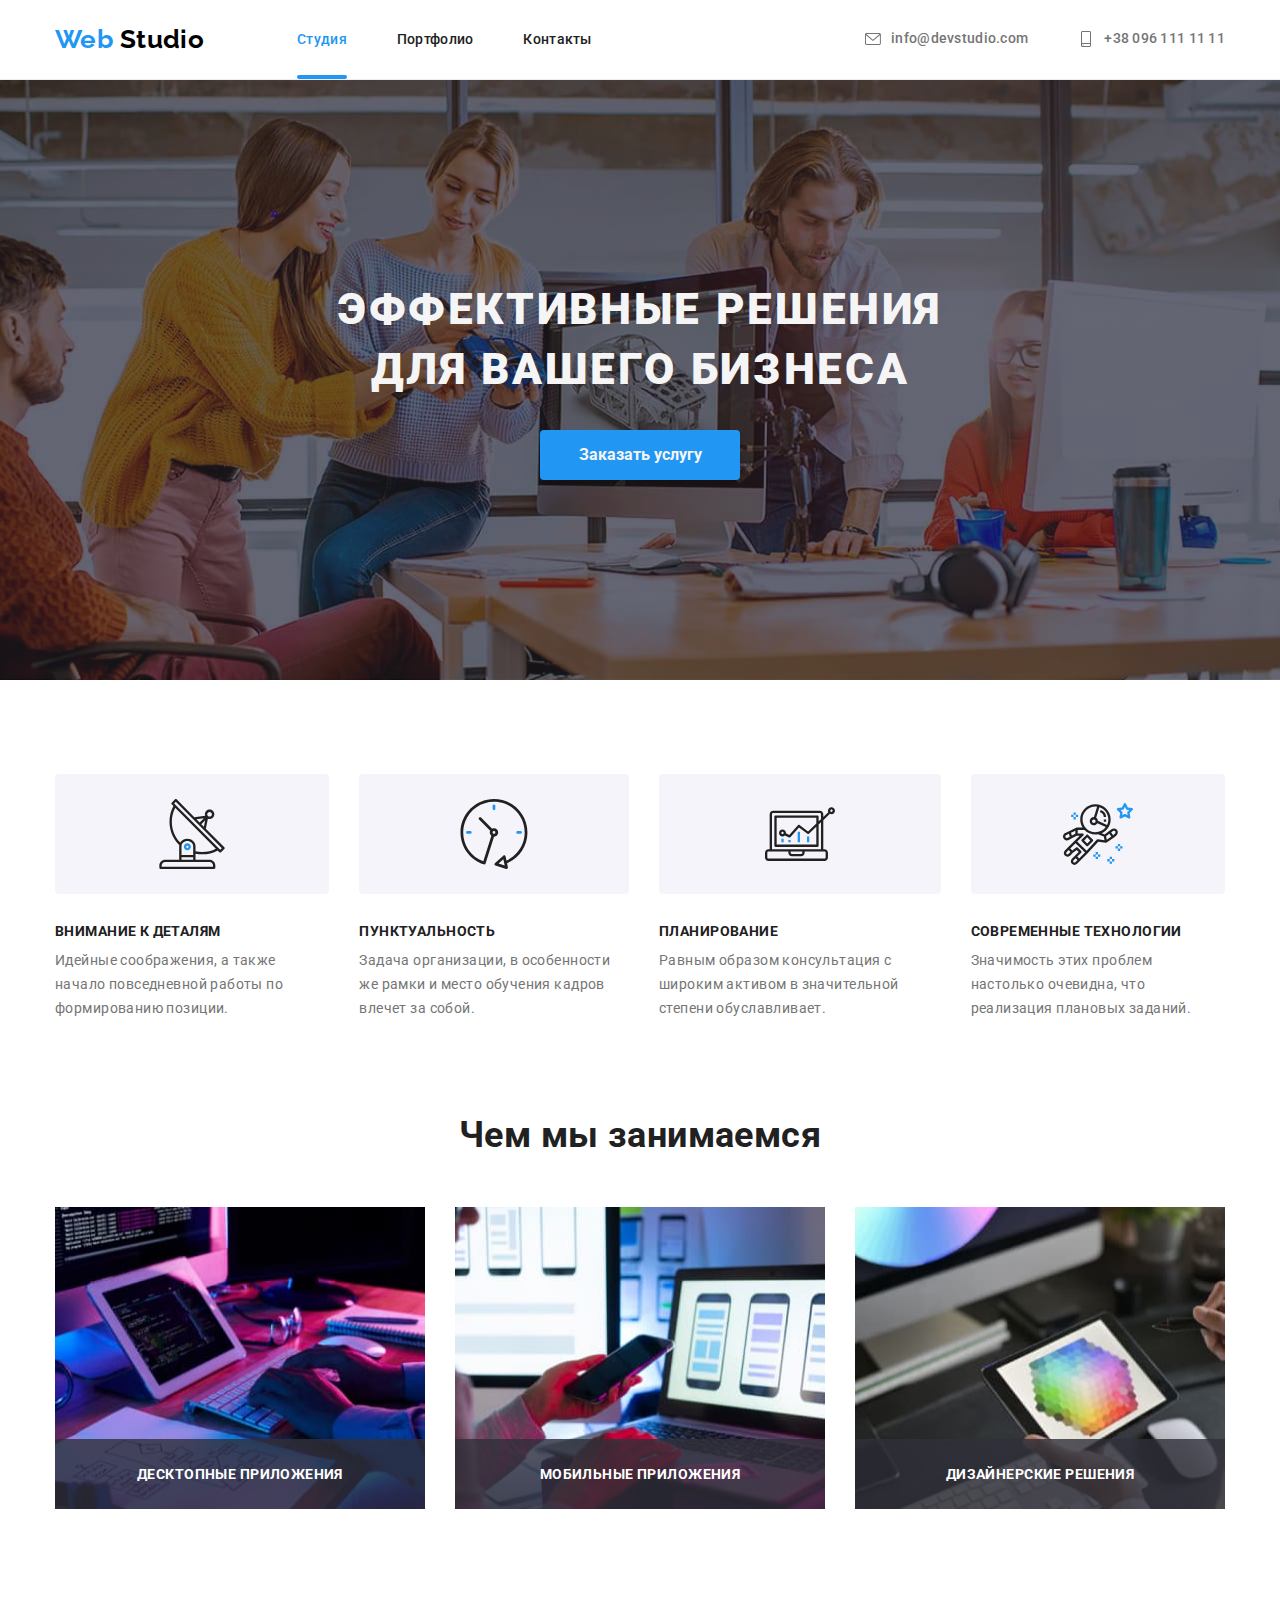
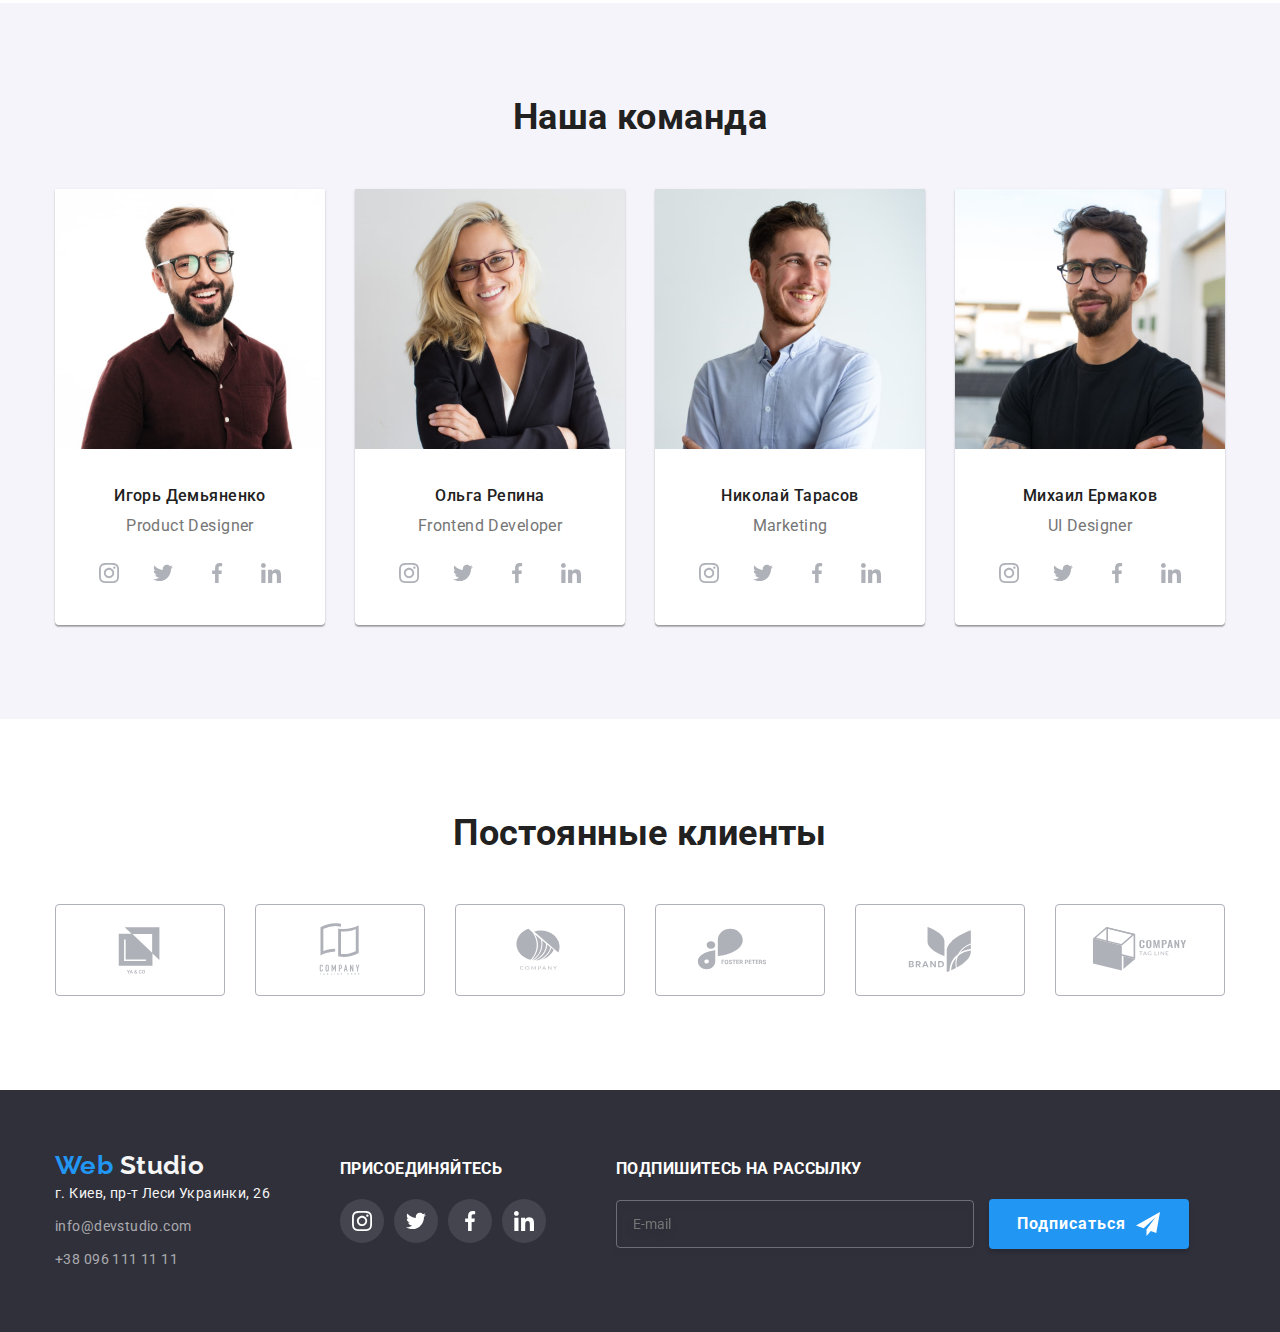
==== index.html @ cd80f379 "sdtn" ====
<!DOCTYPE html>
<html lang="ru">
	<head>
		<meta charset="UTF-8" />
		<meta http-equiv="X-UA-Compatible" content="IE=edge" />
		<meta name="viewport" content="width=device-width, initial-scale=1.0" />
		<link rel="preconnect" href="https://fonts.googleapis.com" />
		<link rel="preconnect" href="https://fonts.gstatic.com" crossorigin />
		<link
			href="https://fonts.googleapis.com/css2?family=Raleway:wght@700&family=Roboto:wght@400;500;700;900&display=swap"
			rel="stylesheet"
		/>
		<title>Document</title>
		<link
			rel="stylesheet"
			href="https://cdnjs.cloudflare.com/ajax/libs/modern-normalize/1.1.0/modern-normalize.min.css"
		/>
		<link rel="stylesheet" href="./css/styles.css" />
	</head>
	<body>
		<!-- Верхняя линия -->
		<header class="header">
			<div class="container main-nav">
				<a href="./index.html" class="logo">Web <span class="logo-studio">Studio</span> </a>
				<nav>
					<ul class="site-nav list">
						<li class="item"><a href="./index.html" class="link current">Студия</a></li>
						<li class="item"><a href="./portfolio.html" class="link">Портфолио</a></li>
						<li class="item"><a href="" class="link">Контакты</a></li>
					</ul>
				</nav>
				<ul class="header-contacts list">
					<li class="item">
						<a href="mailto:info@devstudio.com" class="link">
							<svg class="icon">
								<use href="./images/icon.svg#envelope"></use></svg
							>info@devstudio.com</a
						>
					</li>
					<li class="item">
						<a href="tel:+380961111111" class="link">
							<svg class="icon">
								<use href="./images/icon.svg#smartphone"></use></svg
							>+38 096 111 11 11</a
						>
					</li>
				</ul>
			</div>
		</header>
		<!-- /Верхняя линия -->
		<main>
			<!-- Шапка -->
			<section class="hero">
				<div class="container">
					<h1 class="titel">
						Эффективные решения <br />
						для вашего бизнеса
					</h1>
					<button type="button" class="btn" data-modal-open>Заказать услугу</button>
				</div>
			</section>
			<!-- /Шапка -->
			<!-- Особености -->
			<section class="peculiarities">
				<div class="container">
					<!-- Прихований заголовок -->
					<h2 class="visually-hidden">Особенности</h2>
					<ul class="list">
						<li class="item">
							<div class="icon-box">
								<svg class="icon">
									<use href="./images/icon.svg#antenna"></use>
								</svg>
							</div>
							<h3 class="list-titel">Внимание к деталям</h3>
							<p> Идейные соображения, а также начало повседневной работы по формированию позиции. </p>
						</li>
						<li class="item">
							<div class="icon-box">
								<svg class="icon">
									<use href="./images/icon.svg#clock"></use>
								</svg>
							</div>
							<h3 class="list-titel">Пунктуальность</h3>
							<p> Задача организации, в особенности же рамки и место обучения кадров влечет за собой. </p>
						</li>
						<li class="item">
							<div class="icon-box">
								<svg class="icon">
									<use href="./images/icon.svg#diagram"></use>
								</svg>
							</div>
							<h3 class="list-titel">Планирование</h3>
							<p> Равным образом консультация с широким активом в значительной степени обуславливает. </p>
						</li>
						<li class="item">
							<div class="icon-box">
								<svg class="icon">
									<use href="./images/icon.svg#astronaut"></use>
								</svg>
							</div>
							<h3 class="list-titel">Современные технологии</h3>
							<p>Значимость этих проблем настолько очевидна, что реализация плановых заданий.</p>
						</li>
					</ul>
				</div>
			</section>
			<!-- /Особености -->
			<!-- Чем мы занимаемся -->
			<section class="work">
				<div class="container">
					<h2 class="titel">Чем мы занимаемся</h2>
					<ul class="list">
						<li class="item">
							<img class="work-image" src="./images/index-work/img1.jpg" alt="Верстка" width="370" />
							<div class="box">
								<h3 class="box-titel">Десктопные приложения</h3>
							</div>
						</li>
						<li class="item">
							<img class="work-image" src="./images/index-work/img2.jpg" alt="Дизайн" width="370" />
							<div class="box">
								<h3 class="box-titel">Мобильные приложения</h3>
							</div>
						</li>
						<li class="item">
							<img class="work-image" src="./images//index-work/img3.jpg" alt="Внешнее оформление" width="370" />
							<div class="box">
								<h3 class="box-titel">Дизайнерские решения</h3>
							</div>
						</li>
					</ul>
				</div>
			</section>
			<!-- /Чем мы занимаемся -->
			<!-- Наша команда -->
			<section class="team">
				<div class="container">
					<h2 class="titel">Наша команда</h2>
					<ul class="list team-list">
						<li class="item">
							<img src="./images/index-team/phototeam1.jpg" alt="фото сотрудника" width="270" class="photo" />
							<div class="photo-text">
								<h3 class="list-titel">Игорь Демьяненко</h3>
								<p lang="en" class="list-text">Product Designer</p>
								<ul class="list social-links">
									<li class="item-links">
										<a class="link" href=""
											><svg class="icon">
												<use href="./images/icon.svg#instagram"></use>
											</svg>
										</a>
									</li>
									<li class="item-links">
										<a class="link" href=""
											><svg class="icon">
												<use href="./images/icon.svg#twitter"></use></svg
										></a>
									</li>
									<li class="item-links">
										<a class="link" href=""
											><svg class="icon">
												<use href="./images/icon.svg#facebook"></use></svg></a
									></li>
									<li class="item-links">
										<a class="link" href=""
											><svg class="icon">
												<use href="./images/icon.svg#linkedin"></use></svg></a
									></li>
								</ul>
							</div>
						</li>
						<li class="item">
							<img src="./images/index-team/phototeam2.jpg" alt="фото сотрудника" width="270" class="photo" />
							<div class="photo-text">
								<h3 class="list-titel">Ольга Репина</h3>
								<p lang="en" class="list-text">Frontend Developer</p>
								<ul class="list social-links">
									<li class="item-links">
										<a class="link" href=""
											><svg class="icon">
												<use href="./images/icon.svg#instagram"></use>
											</svg>
										</a>
									</li>
									<li class="item-links">
										<a class="link" href=""
											><svg class="icon">
												<use href="./images/icon.svg#twitter"></use></svg
										></a>
									</li>
									<li class="item-links">
										<a class="link" href=""
											><svg class="icon">
												<use href="./images/icon.svg#facebook"></use></svg></a
									></li>
									<li class="item-links">
										<a class="link" href=""
											><svg class="icon">
												<use href="./images/icon.svg#linkedin"></use></svg></a
									></li>
								</ul>
							</div>
						</li>
						<li class="item">
							<img src="./images//index-team/phototeam3.jpg" alt="фото сотрудника" width="270" class="photo" />
							<div class="photo-text">
								<h3 class="list-titel">Николай Тарасов</h3>
								<p lang="en" class="list-text">Marketing</p>
								<ul class="list social-links">
									<li class="item-links">
										<a class="link" href=""
											><svg class="icon">
												<use href="./images/icon.svg#instagram"></use>
											</svg>
										</a>
									</li>
									<li class="item-links">
										<a class="link" href=""
											><svg class="icon">
												<use href="./images/icon.svg#twitter"></use></svg
										></a>
									</li>
									<li class="item-links">
										<a class="link" href=""
											><svg class="icon">
												<use href="./images/icon.svg#facebook"></use></svg></a
									></li>
									<li class="item-links">
										<a class="link" href=""
											><svg class="icon">
												<use href="./images/icon.svg#linkedin"></use></svg></a
									></li>
								</ul>
							</div>
						</li>
						<li class="item">
							<img src="./images/index-team/phototeam4.jpg" alt="фото сотрудника" width="270" class="photo" />
							<div class="photo-text">
								<h3 class="list-titel">Михаил Ермаков</h3>
								<p lang="en" class="list-text">UI Designer</p>
								<ul class="list social-links">
									<li class="item-links">
										<a class="link" href=""
											><svg class="icon">
												<use href="./images/icon.svg#instagram"></use>
											</svg>
										</a>
									</li>
									<li class="item-links">
										<a class="link" href=""
											><svg class="icon">
												<use href="./images/icon.svg#twitter"></use></svg
										></a>
									</li>
									<li class="item-links">
										<a class="link" href=""
											><svg class="icon">
												<use href="./images/icon.svg#facebook"></use></svg></a
									></li>
									<li class="item-links">
										<a class="link" href=""
											><svg class="icon">
												<use href="./images/icon.svg#linkedin"></use></svg></a
									></li>
								</ul>
							</div>
						</li>
					</ul>
				</div>
			</section>
			<!-- /Наша команда -->
			<!-- Постоянные клиенты -->
			<section class="client">
				<div class="container">
					<h2 class="titel">Постоянные клиенты</h2>
					<ul class="list">
						<li class="item">
							<a href="" class="link">
								<svg class="icon"><use href="./images/icon.svg#Logo-1"></use></svg>
							</a>
						</li>
						<li class="item">
							<a href="" class="link">
								<svg class="icon"><use href="./images/icon.svg#Logo-2"></use></svg>
							</a>
						</li>
						<li class="item">
							<a href="" class="link">
								<svg class="icon"><use href="./images/icon.svg#Logo-3"></use></svg>
							</a>
						</li>
						<li class="item">
							<a href="" class="link">
								<svg class="icon"><use href="./images/icon.svg#Logo-4"></use></svg>
							</a>
						</li>
						<li class="item">
							<a href="" class="link">
								<svg class="icon"><use href="./images/icon.svg#Logo-5"></use></svg>
							</a>
						</li>
						<li class="item">
							<a href="" class="link">
								<svg class="icon"><use href="./images/icon.svg#Logo-6"></use></svg>
							</a>
						</li>
					</ul>
				</div>
			</section>
			<!-- /Постоянные клиенты -->
			<!-- Модальне вікно -->
			<div class="backdrop is-hidden" data-modal>
				<div class="modal">
					<button class="close" type="button" data-modal-close>
						<svg class="close-icon"><use href="./images/icon.svg#close"></use></svg>
					</button>
					<h2 class="titel">Оставьте свои данные, мы вам перезвоним</h2>
					<form class="form">
						<label class="form-fild">
							<span class="form-text">Имя</span>
							<span class="form-box">
								<input type="text" name="name" class="form-input" />
								<svg class="form-icon">
									<use href="./images/icon.svg#person"></use>
								</svg>
							</span>
						</label>

						<label class="form-fild">
							<span class="form-text">Телефон</span>
							<span class="form-box">
								<input type="tel" name="tel" class="form-input" />
								<svg class="form-icon">
									<use href="./images/icon.svg#phone"></use>
								</svg>
							</span>
						</label>

						<label class="form-fild">
							<span class="form-text">Почта</span>
							<span class="form-box">
								<input type="email" name="email" class="form-input" />
								<svg class="form-icon">
									<use href="./images/icon.svg#email"></use>
								</svg>
							</span>
						</label>

						<label class="form-fild last">
							<span class="form-text">Комментарий</span>
							<textarea name="comment" placeholder="Введите текст" class="form-input form-comment"></textarea>
						</label>

						<label class="form-checkbox">
							<input type="checkbox" class="checkbox visually-hidden" />

							<svg class="checkbox-icon">
								<use href="./images/icon.svg#icon-check"></use>
							</svg>
							<span class="checkbox-text">
								Соглашаюсь с рассылкой и принимаю
								<a href="" class="checkbox-link">Условия договора</a>
							</span>
						</label>

						<button type="submit" class="btn">Отправить</button>
					</form>
				</div>
			</div>
			<!-- /Модальне вікно -->
		</main>
		<!-- Подвал -->
		<footer class="footer">
			<div class="container">
				<div class="blok">
					<a href="./index.html" class="logo">Web <span class="logo-studio">Studio</span> </a>
					<address>
						<p class="address">г. Киев, пр-т Леси Украинки, 26</p>
						<ul class="footer-contacts list">
							<li class="item">
								<a href="mailto:info@devstudio.com" class="link">info@devstudio.com</a>
							</li>
							<li class="item"><a href="tel:+380961111111" class="link">+38 096 111 11 11</a></li>
						</ul>
					</address>
				</div>
				<div class="blok">
					<h3 class="blok-titel">присоединяйтесь</h3>
					<ul class="list social-links-company">
						<li class="item-links">
							<a class="link" href=""
								><svg class="icon">
									<use href="./images/icon.svg#instagram"></use>
								</svg>
							</a>
						</li>
						<li class="item-links">
							<a class="link" href=""
								><svg class="icon">
									<use href="./images/icon.svg#twitter"></use></svg
							></a>
						</li>
						<li class="item-links">
							<a class="link" href=""
								><svg class="icon">
									<use href="./images/icon.svg#facebook"></use></svg></a
						></li>
						<li class="item-links">
							<a class="link" href=""
								><svg class="icon">
									<use href="./images/icon.svg#linkedin"></use></svg></a
						></li>
					</ul>
				</div>
				<div class="blok">
					<h3 class="blok-titel">Подпишитесь на рассылку</h3>
					<form>
						<input type="email" placeholder="E-mail" class="blok-email" />
						<button type="submit" class="email-button">
							<span class="email-btn">
								<span class="email-text">Подписаться</span>
								<svg class="email-icon">
									<use href="./images/icon.svg#icon-send"></use>
								</svg>
							</span>
						</button>
					</form>
				</div>
			</div>
		</footer>
		<!-- /Подвал -->
		<script src="./js/modal.js"></script>
	</body>
</html>
---- css/styles.css ----
:root {
	--text-color: #757575;
	--additional-text-color: #212121;
	--background-color: #f5f5f5;
	--additional-background-color: #f5f4fa;
	--header-bacground-color: #ffffff;
	--footer-background-color: #2f303a;
	--logo-color: #000000;
	--activation-color: #2196f3;
	--activation-btn-color: #188ce8;
	--footer-link-color: rgba(255, 255, 255, 0.6);
	--border-color: #eeeeee;
	--border-header-color: #ececec;
	--icon-color: #afb1b8;
	--background-links-company: rgba(255, 255, 255, 0.1);
	--background-hidden: rgba(33, 150, 243, 0.9);
	--placeholder-color: rgba(117, 117, 117, 0.5);
	--cubic: cubic-bezier(0.4, 0, 0.2, 1);
}

body {
	font-family: "Roboto", sans-serif;
	color: var(--text-color);
	font-size: 14px;
	line-height: 1.71;
	letter-spacing: 0.03em;
}

h1,
h2,
h3,
p,
li {
	margin-top: 0;
	margin-bottom: 0;
}

.container {
	margin-left: auto;
	margin-right: auto;
	width: 1200px;
	padding-left: 15px;
	padding-right: 15px;
}

.titel {
	margin-top: 0;
	margin-bottom: 0;
	text-align: center;
}

.list {
	list-style: none;
	margin: 0;
	padding: 0;
}

.visually-hidden {
	position: absolute;
	width: 1px;
	height: 1px;
	margin: -1px;
	border: 0;
	padding: 0;

	white-space: nowrap;
	clip-path: inset(100%);
	clip: rect(0 0 0 0);
	overflow: hidden;
}

/* Верхняя линия */

.header {
	padding-top: 24px;
	padding-bottom: 24px;

	background-color: var(--header-bacground-color);
	border-bottom: 1px solid var(--border-header-color);
}

.header > .container {
	padding-top: 0;
	padding-bottom: 0;
}

.main-nav {
	display: flex;
	align-items: center;
}

.logo {
	font-family: "Raleway";
	font-weight: 700;
	font-size: 26px;
	line-height: 1.19;
	color: var(--activation-color);
	text-decoration: none;
}

.header .logo {
	margin-right: 93px;
}

.header .logo-studio {
	color: var(--logo-color);
}

.site-nav {
	display: flex;
}

.site-nav .item {
	position: relative;
}

.site-nav .item + .item {
	margin-left: 50px;
}

.site-nav .link {
	font-weight: 500;
	line-height: 1.14;
	letter-spacing: 0.02em;
	color: var(--additional-text-color);
	text-decoration: none;
}

.site-nav .current {
	color: var(--activation-color);
}

.current::after {
	content: "";
	position: absolute;
	left: 0;
	bottom: -28px;
	width: 100%;
	height: 4px;

	background: #2196f3;
	border-radius: 2px;
}

.header-contacts {
	display: flex;
	margin-left: auto;
}

.header-contacts .item + .item {
	margin-left: 50px;
}

.header-contacts .link {
	display: flex;
	align-items: center;
	font-weight: 500;
	line-height: 1.14;
	letter-spacing: 0.02em;
	color: inherit;
	text-decoration: none;
}

.site-nav,
.header-contacts {
	list-style: none;
}

.site-nav .link,
.header-contacts .link {
	transition: color 250ms var(--cubic);
}

.site-nav .link:hover,
.site-nav .link:focus,
.header-contacts .link:hover,
.header-contacts .link:focus {
	color: var(--activation-color);
}

.header-contacts .icon {
	display: inline-block;
	margin-right: 10px;
	width: 16px;
	height: 16px;
	fill: currentColor;
}
/* /Верхняя линия */

/* index */

/* Шапка */

.hero {
	text-align: center;
	padding-top: 200px;
	padding-bottom: 200px;

	background-image: linear-gradient(to right, rgba(47, 48, 58, 0.4), rgba(47, 48, 58, 0.4)),
		url(../images/background-hero.jpg);
	background-color: var(--footer-background-color);
	background-repeat: no-repeat;
	background-position: 50% 50%;
	background-size: 1600px;
}

.hero .titel {
	margin-top: 0;
	margin-bottom: 30px;
	font-weight: 900;
	font-size: 44px;
	line-height: 1.36;

	letter-spacing: 0.06em;
	text-transform: uppercase;

	color: var(--background-color);
}

.hero .btn {
	min-width: 200px;
	padding: 10px 32px;
	font-weight: 700;
	font-size: 16px;
	line-height: 1.87;
	box-shadow: 0px 4px 4px rgba(0, 0, 0, 0.15);
	border-radius: 4px;
	border: 0;

	color: var(--background-color);
	background-color: var(--activation-color);

	cursor: pointer;
	font-family: inherit;
}
/* /Шапка */

/* Особености */
.peculiarities {
	padding-top: 94px;
	padding-bottom: 94px;
}

.peculiarities > .container {
	padding-bottom: 0;
}

.peculiarities .list-titel {
	margin-bottom: 10px;
	font-weight: 700;
	font-size: 14px;
	line-height: 1.14;
	text-transform: uppercase;
	color: var(--additional-text-color);
}

.peculiarities .list {
	display: flex;
}

.peculiarities .item {
	width: calc((100%-90px) / 4);
	margin-right: 30px;
}

.peculiarities .item:nth-child(4n) {
	margin-right: 0px;
}

.peculiarities .icon-box {
	display: flex;
	align-items: center;
	justify-content: center;
	height: 120px;
	margin-bottom: 30px;

	background: #f5f4fa;
	border-radius: 4px;
}

.peculiarities .icon {
	/* display: inline-block; */
	width: 70px;
	height: 70px;
}
/* /Особености */

/* Чем мы занимаемся */
/* Наша команда */

.work {
	padding-bottom: 94px;
}

.work .list {
	display: flex;
}

.work .item {
	position: relative;
	width: calc((100%-60px) / 3);
	margin-right: 30px;
}

.work .item:nth-child(3n) {
	margin-right: 0px;
}

.work .work-image {
	height: 100%;
}

.work .box {
	position: absolute;
	left: 0;
	bottom: 0;
	width: 100%;
	height: 70px;

	display: flex;
	justify-content: center;
	align-items: center;

	background: rgba(47, 48, 58, 0.8);
}

.work .box-titel {
	font-weight: 700;
	font-size: 14px;
	line-height: 16px;
	letter-spacing: 0.03em;
	text-transform: uppercase;

	color: var(--header-bacground-color);
}

.team {
	padding-top: 94px;
	padding-bottom: 94px;
}

.team-list {
	display: flex;
}

.team .item {
	width: calc((100%-90px) / 4);
	margin-right: 30px;
	text-align: center;
	box-shadow: 0px 1px 3px rgba(0, 0, 0, 0.12), 0px 1px 1px rgba(0, 0, 0, 0.14), 0px 2px 1px rgba(0, 0, 0, 0.2);
	border-radius: 0px 0px 4px 4px;
	background-color: var(--header-bacground-color);
}

.team .item:nth-child(4n) {
	margin-right: 0px;
}

.team {
	background-color: var(--additional-background-color);
}

.work .titel,
.team .titel {
	margin-bottom: 50px;
	font-weight: 700;
	font-size: 36px;
	line-height: 1.16;
	text-align: center;
	color: var(--additional-text-color);
}

.team .photo-text {
	padding-top: 30px;
	padding-bottom: 30px;
}

.team .list-titel {
	margin-bottom: 10px;

	font-weight: 500;
	font-size: 16px;
	line-height: 1.18;
	text-align: center;
	color: var(--additional-text-color);
}

.team .list-text {
	margin-bottom: 16px;
	font-size: 16px;
	line-height: 1.19;
	text-align: center;
}

.social-links {
	display: flex;
	justify-content: center;
	color: var(--icon-color);
}

.social-links .link {
	padding: 12px;
	text-decoration: none;
	display: block;
	width: 44px;
	height: 44px;
	border-radius: 50%;

	color: var(--icon-color);
	transition: color 250ms var(--cubic), background-color 250ms var(--cubic);
}

.social-links .link:hover,
.social-links .link:focus {
	background-color: var(--activation-color);
	color: var(--header-bacground-color);
}

.social-links .icon {
	display: inline-flex;
	width: 20px;
	height: 20px;
	fill: currentColor;
}

.social-links .item-links + .item-links {
	margin-left: 10px;
}

/* /Чем мы занимаемся */
/* /Наша команда */

/* Постоянные клиенты */

.client .titel {
	margin-bottom: 50px;
	font-weight: 700;
	font-size: 36px;
	line-height: 1.16;
	text-align: center;
	color: var(--additional-text-color);
}

.client {
	padding-top: 94px;
	padding-bottom: 94px;
}

.client .list {
	display: flex;
	color: var(--icon-color);
}

.client .item {
	width: 170px;
	height: 92px;
	/* padding: 16px 32px; */
}

.client .link {
	display: flex;
	align-items: center;
	justify-content: center;
	color: var(--icon-color);

	border: 1px solid;
	border-radius: 4px;
	width: 100%;
	height: 100%;

	transition: color 250ms var(--cubic), border 250ms var(--cubic);
}

.client .link:hover,
.client .link:focus {
	color: var(--activation-color);
}

.client .item + .item {
	margin-left: 30px;
}

.client .icon {
	display: block;
	width: 106px;
	height: 60px;
	fill: currentColor;
}

/* /Постоянные клиенты */

/* Модальне вікно */

.backdrop {
	position: fixed;
	top: 0;
	right: 0;
	bottom: 0;
	left: 0;

	background: rgba(0, 0, 0, 0.2);
	opacity: 1;
	transition: opacity 250ms var(--cubic), visibility 250ms var(--cubic);
}

.backdrop.is-hidden .modal {
	transform: translate(-50%, -50%) scale(0.5);
}

.modal {
	position: absolute;
	top: 50%;
	left: 50%;

	width: 528px;
	height: 581px;
	padding: 40px;

	background-color: var(--header-bacground-color);
	box-shadow: 0px 1px 3px rgba(0, 0, 0, 0.12), 0px 1px 1px rgba(0, 0, 0, 0.14), 0px 2px 1px rgba(0, 0, 0, 0.2);
	border-radius: 4px;

	transform: translate(-50%, -50%) scale(1);
	transition: transform 250ms var(--cubic);
}

.modal .close {
	position: absolute;
	top: 8px;
	right: 8px;
	display: flex;
	justify-content: center;
	align-items: center;

	width: 30px;
	height: 30px;

	border-radius: 50%;
	border: 1px solid rgba(0, 0, 0, 0.1);
	background-color: var(--header-bacground-color);
	transition: fill 250ms var(--cubic);
}

.modal .close-icon {
	width: 18px;
	height: 18px;
}

.modal .close:hover,
.modal .close:focus {
	fill: var(--activation-color);
}

.modal .titel {
	margin-bottom: 12px;
	font-size: 20px;
	line-height: 1.15;
	letter-spacing: 0.03em;
	color: var(--additional-text-color);
}

.modal .form {
	display: flex;
	flex-wrap: wrap;
}

.modal .form-fild {
	position: relative;
	width: 100%;

	display: flex;
	flex-direction: column;
	margin-bottom: 10px;
}

.modal .form-fild.last {
	margin-bottom: 20px;
}

.modal .form-text {
	margin-bottom: 4px;

	font-size: 12px;
	line-height: 1.17;
	letter-spacing: 0.01em;
	color: var(--text-color);
}

.form-box {
	position: relative;
}

.modal .form-input {
	font: inherit;
	padding-left: 42px;
	height: 40px;
	width: 100%;
	border: none;
	border: 1px solid rgba(33, 33, 33, 0.2);
	border-radius: 4px;
	outline: none;
	transition: border 250ms var(--cubic);
}

.form-input:focus {
	border: 1px solid var(--activation-color);
}

.modal .form-comment {
	padding: 12px 16px;
	height: 120px;
	resize: none;
}

.modal .form-comment::placeholder {
	color: var(--placeholder-color);
}

.modal .form-icon {
	position: absolute;
	left: 12px;
	top: 50%;
	width: 18px;
	height: 18px;

	fill: var(--additional-text-color);
	transform: translateY(-50%);
	transition: fill 250ms var(--cubic);
}

.form-input:focus + .form-icon {
	fill: var(--activation-color);
}

.modal .form-checkbox {
	display: flex;
	align-items: center;
	margin-bottom: 30px;
}

.modal .checkbox-icon {
	width: 16px;
	height: 15px;
	border: 2px solid var(--additional-text-color);
	border-radius: 2px;
}

.checkbox:checked + .checkbox-icon {
	border: none;
	background-color: var(--activation-color);
}

.modal .checkbox-text {
	margin-left: 7px;
	line-height: 1.71;
	letter-spacing: 0.03em;
}

.modal .checkbox-link {
	color: var(--activation-color);
}

.modal .btn {
	margin-left: auto;
	margin-right: auto;
	min-width: 200px;
	padding: 10px 32px;

	font-weight: 700;
	font-size: 16px;
	line-height: 1.87;
	box-shadow: 0px 4px 4px rgba(0, 0, 0, 0.15);
	border-radius: 4px;
	border: 0;

	color: var(--background-color);
	background-color: var(--activation-color);

	cursor: pointer;
	font-family: inherit;
	transition: background-color 250ms var(--cubic);
}

.modal .btn:hover,
.modal .btn:focus {
	background-color: var(--activation-btn-color);
}

.backdrop.is-hidden {
	visibility: visible;
	opacity: 0;
	pointer-events: none;
}

/* /Модальне вікно */

/* portfolio */

/* Проекты */

.portfolio {
	padding-top: 94px;
	padding-bottom: 94px;
}

.portfolio .filter {
	display: flex;
	justify-content: center;
	margin-bottom: 34px;
}

.filter .item {
	margin-right: 8px;
}

.filter .item:last-child {
	margin-right: 0;
}

.filter .btn {
	padding-top: 6px;
	padding-right: 22px;
	padding-bottom: 6px;
	padding-left: 22px;

	font-weight: 500;
	font-size: 16px;
	line-height: 1.62;
	color: var(--additional-text-color);
	background-color: var(--additional-background-color);
	border: none;
	border-radius: 4px;

	cursor: pointer;
	font-family: inherit;
	transition: color 250ms var(--cubic), background-color 250ms var(--cubic), box-shadow 250ms var(--cubic);
}

.filter .btn:hover,
.filter .btn:focus {
	color: var(--background-color);
	background-color: var(--activation-color);
	box-shadow: 0px 3px 1px rgba(0, 0, 0, 0.1), 0px 1px 2px rgba(0, 0, 0, 0.08), 0px 2px 2px rgba(0, 0, 0, 0.12);
}

.projects {
	display: flex;
	flex-wrap: wrap;
}

.projects .link {
	display: inline-block;
	text-decoration: none;
	color: inherit;
	transition: box-shadow 250ms var(--cubic);
}

.projects .item {
	box-sizing: border-box;

	width: 370px;
	margin-right: 30px;
	margin-bottom: 30px;
}

.projects .item:nth-last-child(-n + 3) {
	margin-bottom: 0;
}

.projects .item:nth-child(3n) {
	margin-right: 0px;
}

.projects .link:hover,
.projects .link:focus {
	box-shadow: 0px 1px 1px rgba(0, 0, 0, 0.12), 0px 4px 4px rgba(0, 0, 0, 0.06), 1px 4px 6px rgba(0, 0, 0, 0.16);
}

.projects .box-image {
	position: relative;
	overflow: hidden;
}

.projects .hidden {
	position: absolute;
	left: 0;
	top: 0;
	width: 100%;
	height: 100%;
	transform: translateY(100%);
	transition: transform 250ms var(--cubic);

	background: var(--background-hidden);
}

.projects .link:hover .hidden,
.projects .link:focus .hidden {
	transform: translateY(0);
}

.projects .hidden-text {
	display: inline-block;
	font-size: 18px;
	line-height: 1.56;
	letter-spacing: 0.03em;

	margin-top: 63px;
	margin-right: 24px;
	margin-bottom: 63px;
	margin-left: 24px;

	color: var(--header-bacground-color);
}

.projects .photo-text {
	padding-top: 20px;
	padding-right: 24px;
	padding-bottom: 20px;
	padding-left: 24px;

	background: var(--header-bacground-color);
	border-right: 1px solid var(--border-color);
	border-bottom: 1px solid var(--border-color);
	border-left: 1px solid var(--border-color);
}

.projects .list-titel {
	margin-bottom: 4px;

	font-weight: 700;
	font-size: 18px;
	line-height: 2;
	letter-spacing: 0.06em;

	color: var(--additional-text-color);
}

.projects .list-text {
	font-size: 16px;
	line-height: 1.87;
}

/* /Проекты */

/* Подвал */

.footer {
	background-color: var(--footer-background-color);
	padding-top: 60px;
	padding-bottom: 60px;
}

.footer .logo {
	display: inline-block;
}

.footer .logo-studio {
	color: var(--background-color);
}

.footer .address {
	margin-bottom: 9px;
	color: var(--background-color);
	font-style: normal;
}

.footer-contacts {
	list-style: none;
}

.footer .item:not(:last-child) {
	margin-bottom: 9px;
}

.footer-contacts .link {
	color: rgba(255, 255, 255, 0.6);
	font-style: normal;
	text-decoration: none;
	transition: color 250ms var(--cubic);
}

.footer-contacts .link:hover,
.footer-contacts .link:focus {
	color: var(--activation-color);
}

.footer .container {
	display: flex;
	align-items: baseline;
}

.footer .blok + .blok {
	margin-left: 70px;
}

.footer .blok-titel {
	/* margin-top: 12px; */
	margin-bottom: 20px;

	font-weight: 700;
	line-height: 1.14;
	text-transform: uppercase;
	color: var(--header-bacground-color);
}

.social-links-company {
	display: flex;
	justify-content: center;
	color: var(--header-bacground-color);
}

.social-links-company .link {
	padding: 12px;
	text-decoration: none;
	display: block;
	width: 44px;
	height: 44px;
	border-radius: 50%;

	color: var(--header-bacground-color);
	background-color: var(--background-links-company);
	transition: background-color 250ms var(--cubic);
}

.social-links-company .link:hover,
.social-links-company .link:focus {
	background-color: var(--activation-color);
}

.social-links-company .icon {
	display: inline-flex;
	width: 20px;
	height: 20px;
	fill: currentColor;
}

.social-links-company .item-links + .item-links {
	margin-left: 10px;
}

.blok-email {
	outline: none;
	padding: 15px 16px;
	width: 358px;
	border: 1px solid rgba(255, 255, 255, 0.3);
	filter: drop-shadow(0px 4px 4px rgba(0, 0, 0, 0.15));
	border-radius: 4px;
	background-color: transparent;
	color: var(--header-bacground-color);
}

.email-button {
	min-width: 200px;
	height: 50px;
	padding: 10px 28px;
	margin-left: 12px;

	box-shadow: 0px 4px 4px rgba(0, 0, 0, 0.15);
	border-radius: 4px;
	border: none;
	background-color: var(--activation-color);
}

.email-btn {
	display: flex;
	align-items: center;
}

.email-text {
	margin-right: 10px;
	font-weight: 700;
	font-size: 16px;
	line-height: 1.88;
	display: flex;
	align-items: center;
	text-align: center;
	letter-spacing: 0.06em;
	color: var(--header-bacground-color);
}

.email-icon {
	width: 24px;
	height: 24px;
	fill: var(--header-bacground-color);
}

/* /Подвал */
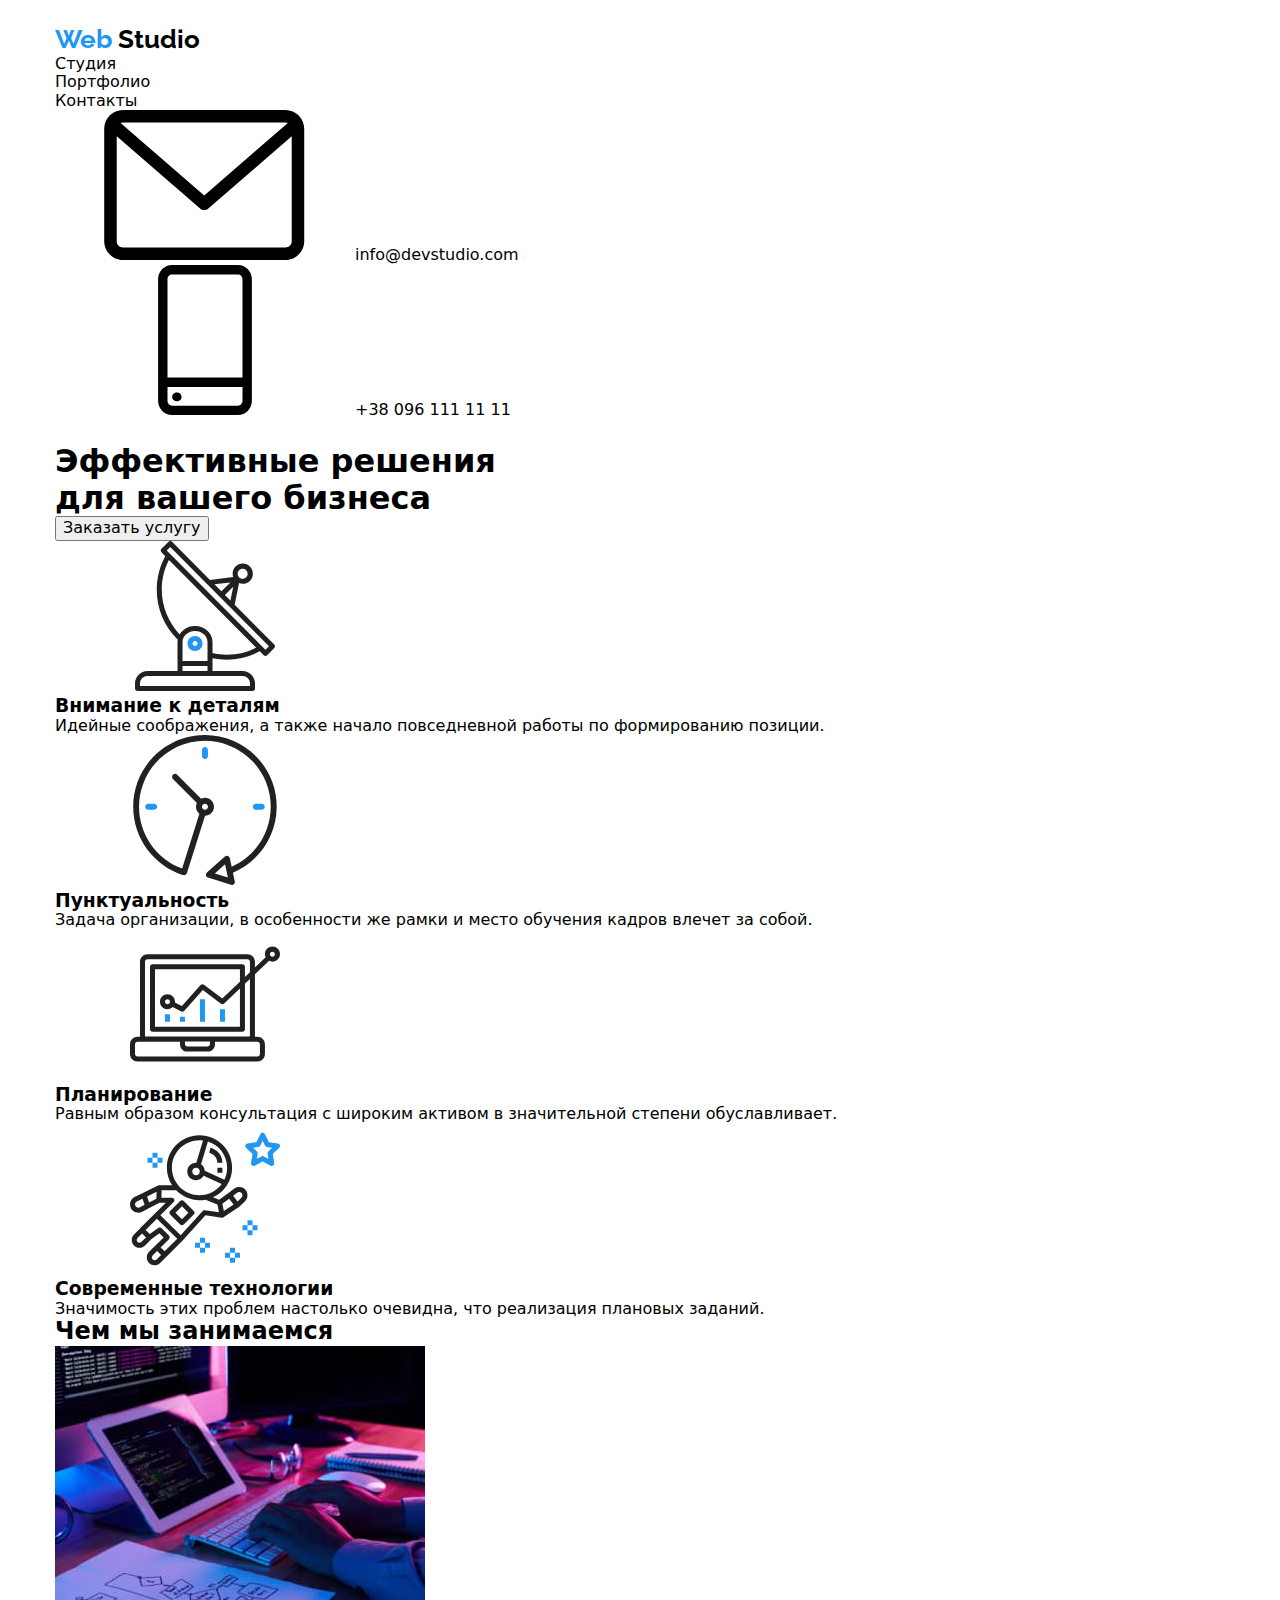
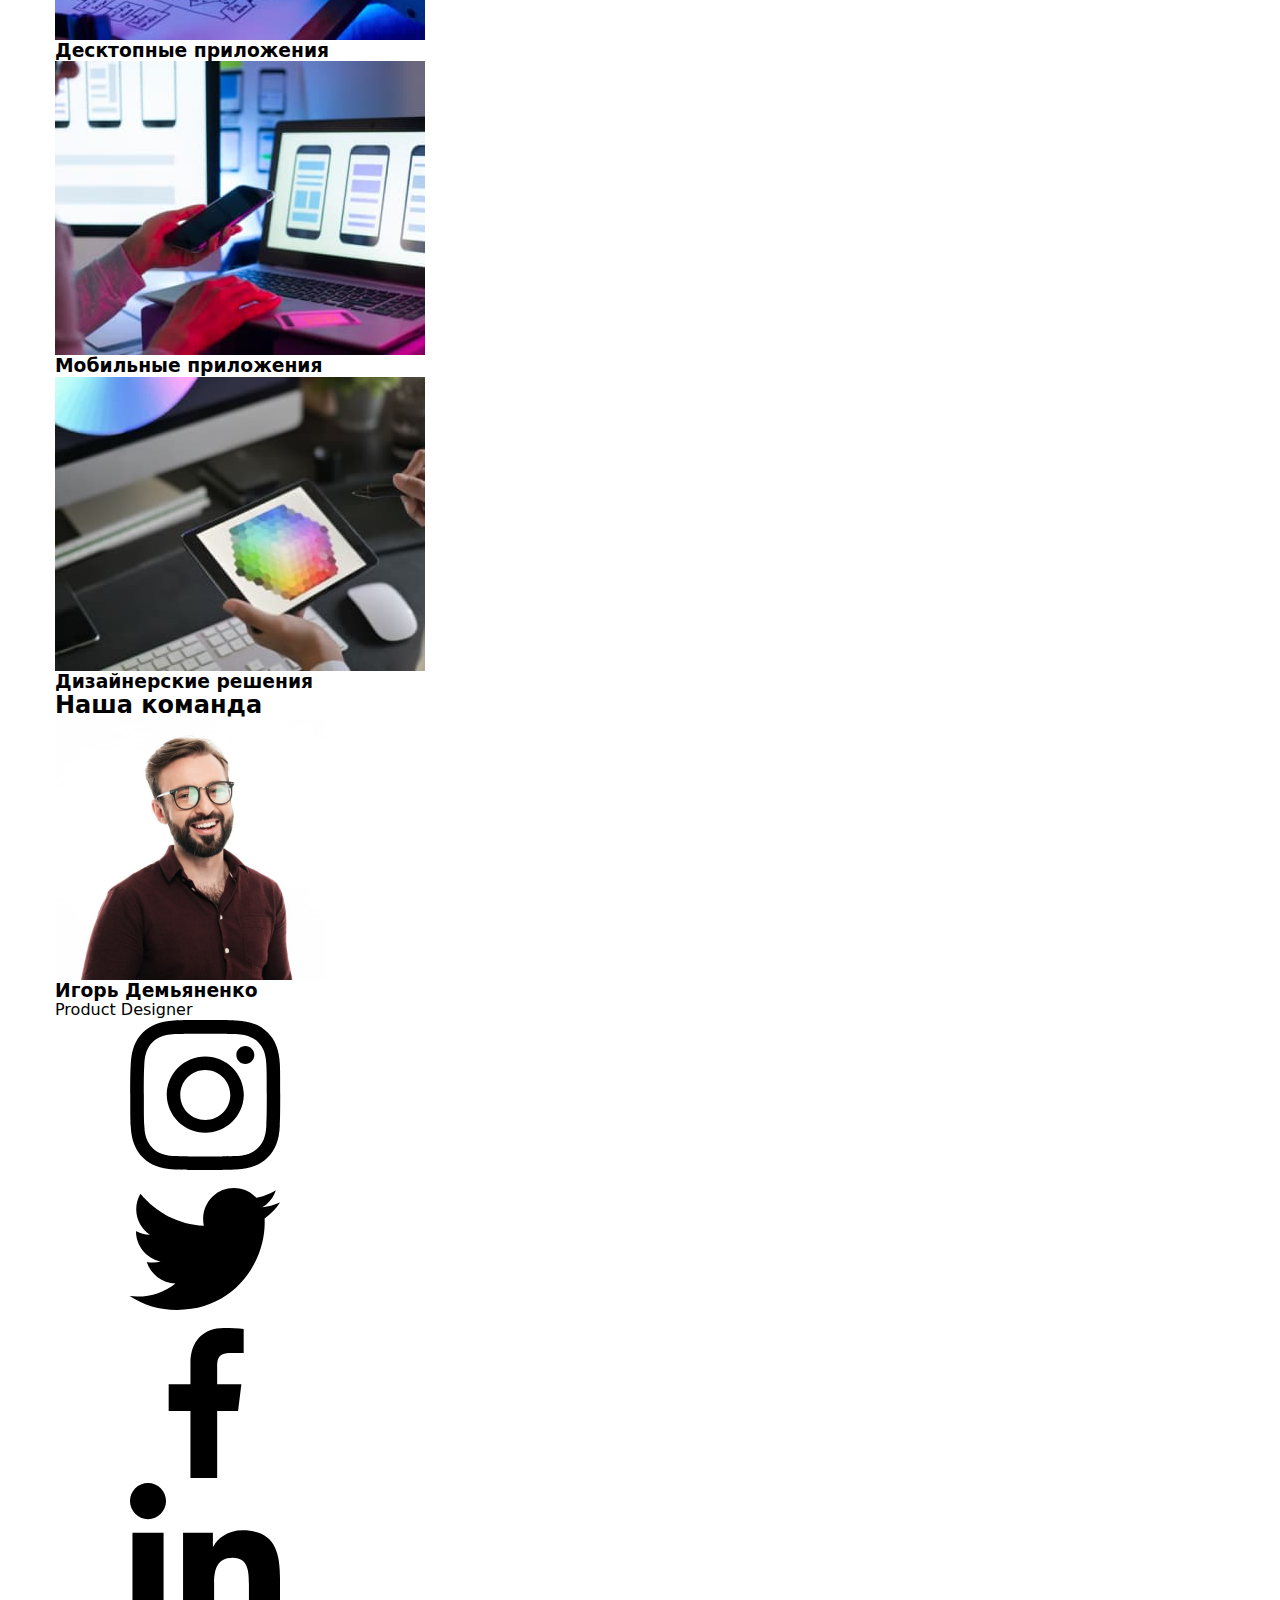
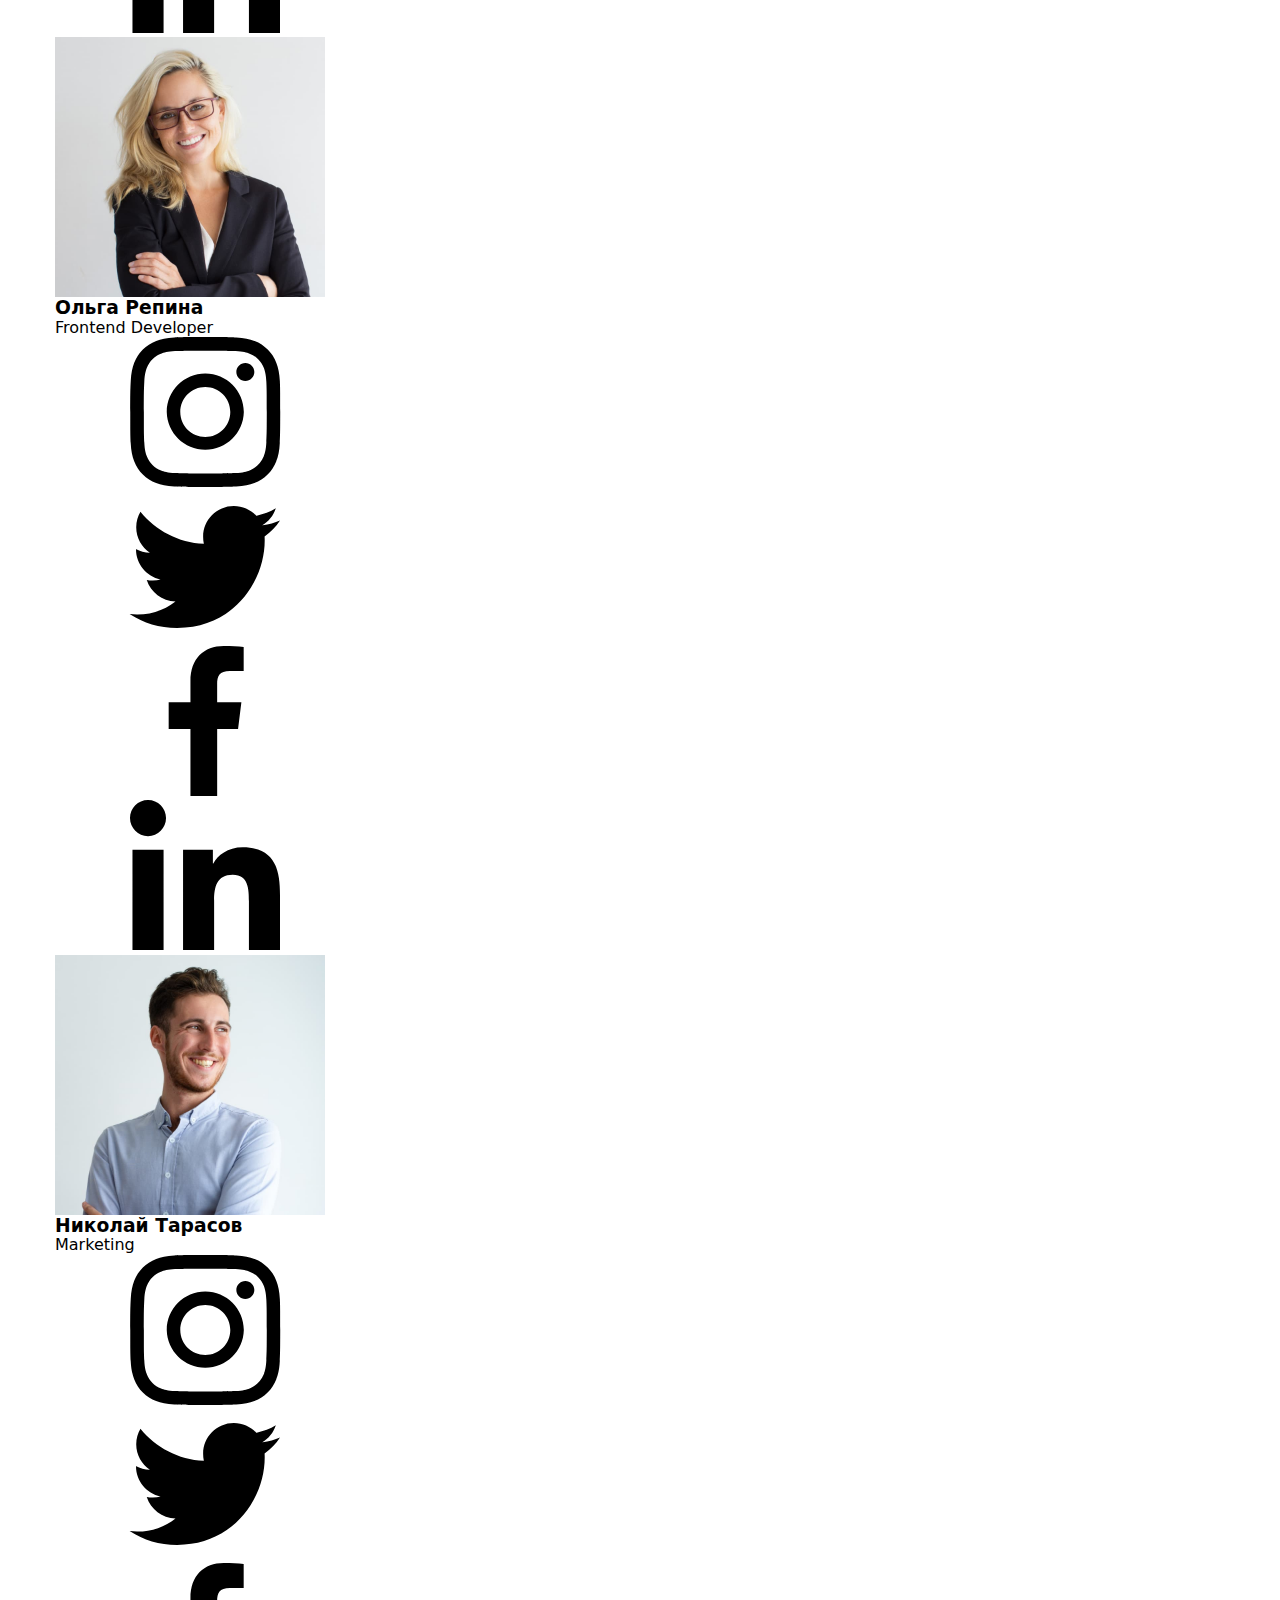
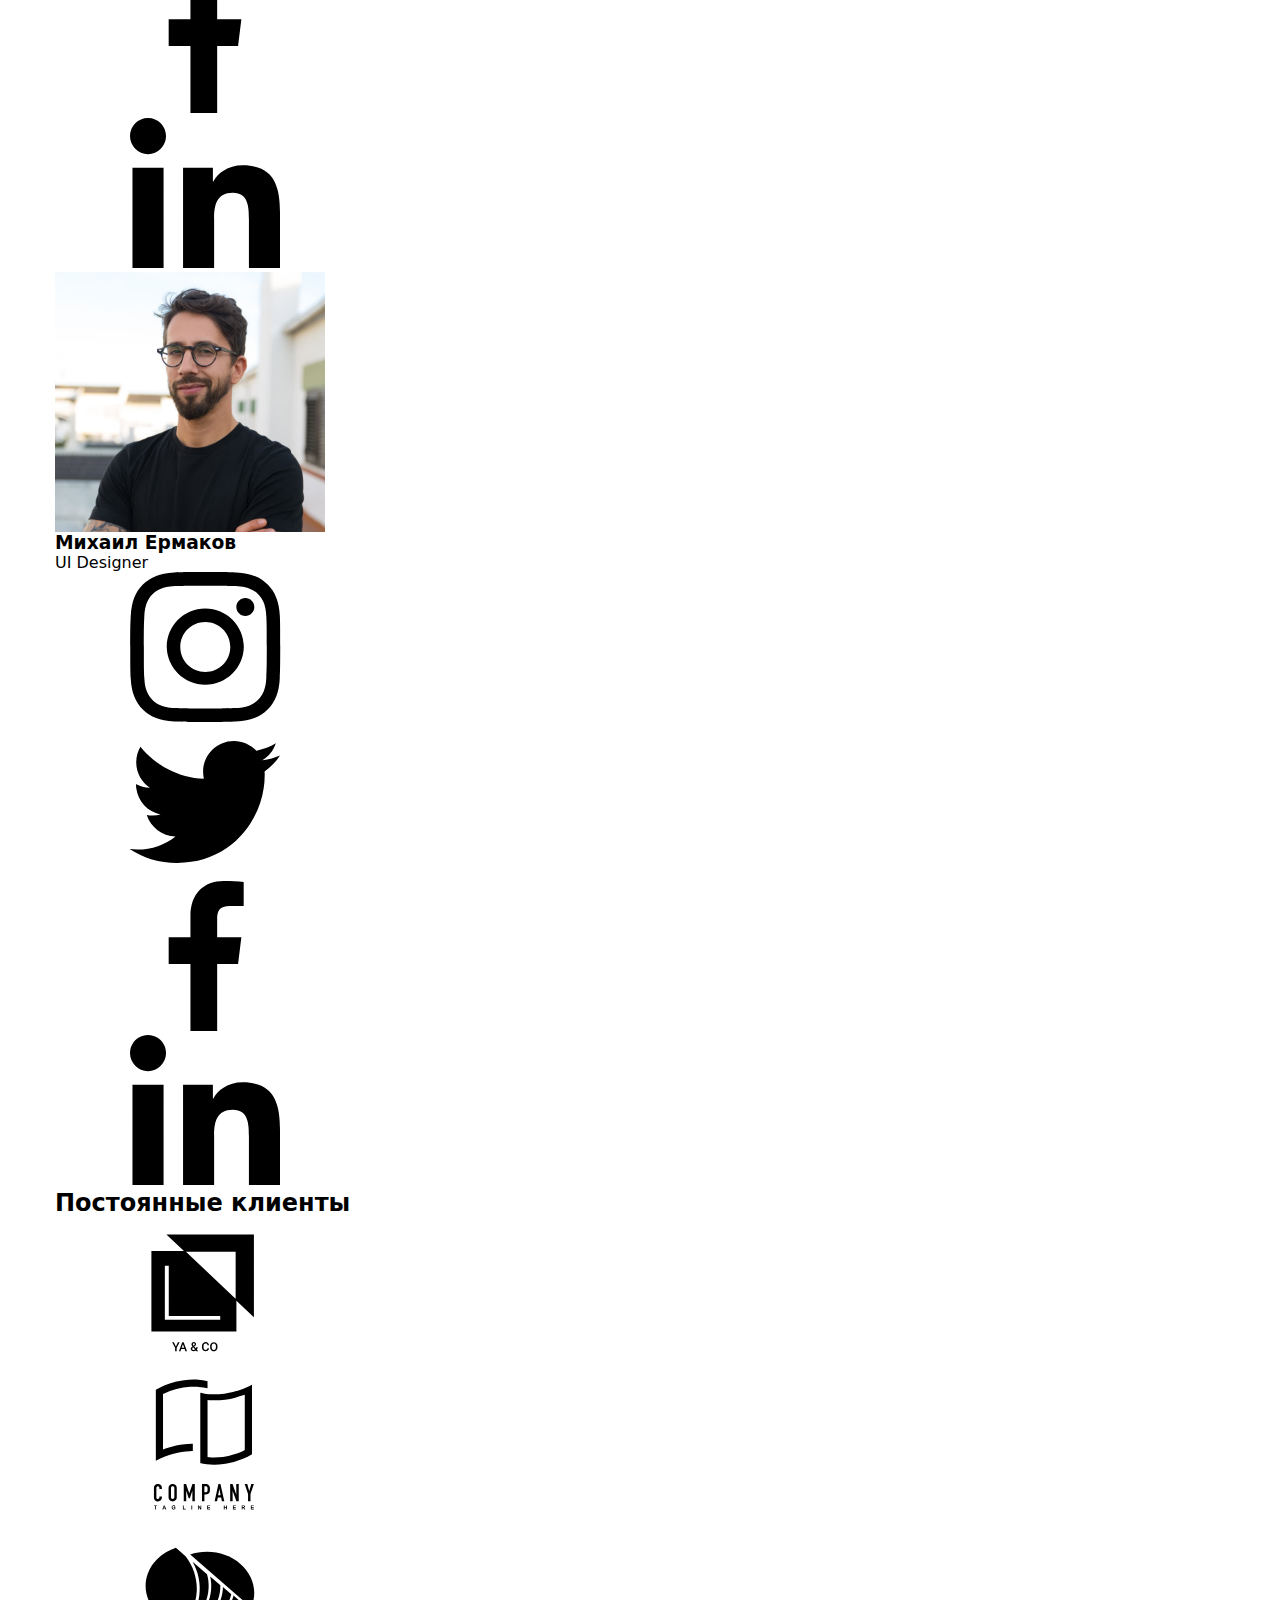
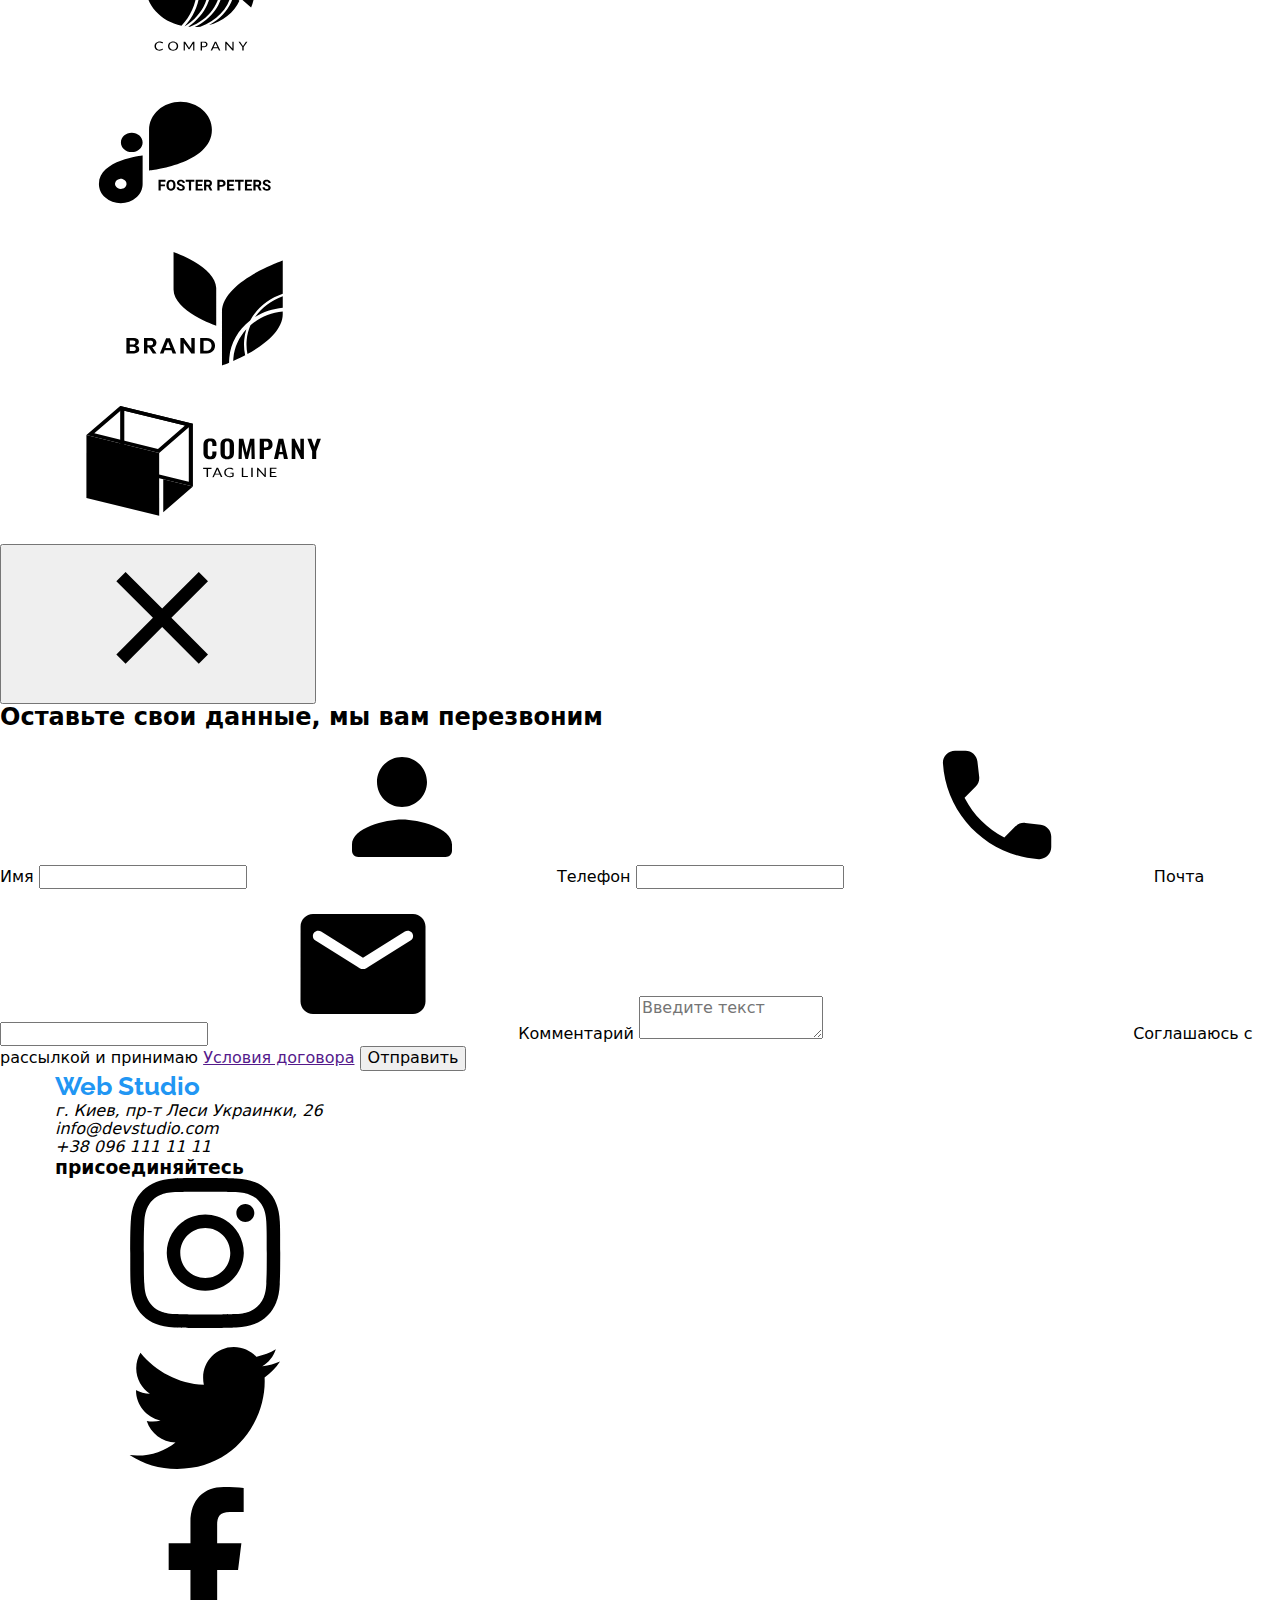
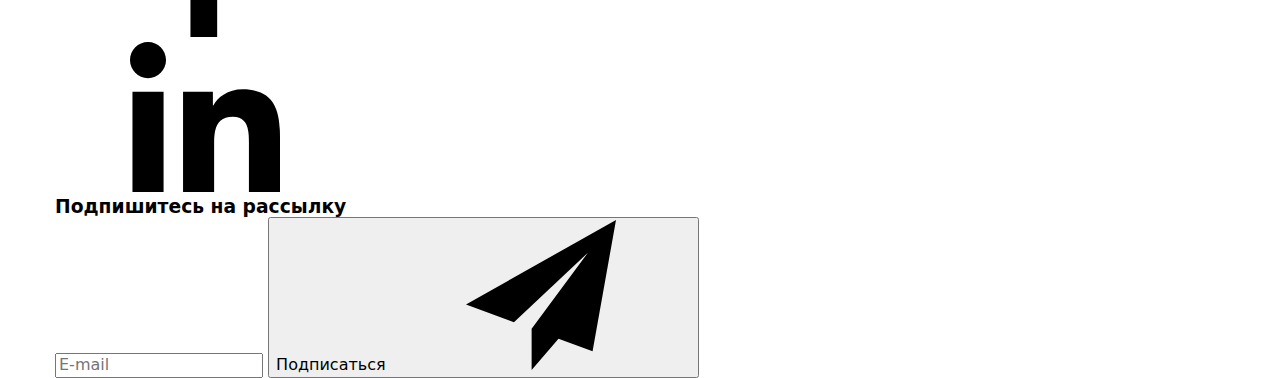
==== commit 78416083: "updata" ====
--- a/index.html
+++ b/index.html
@@ -15,13 +15,13 @@
 			rel="stylesheet"
 			href="https://cdnjs.cloudflare.com/ajax/libs/modern-normalize/1.1.0/modern-normalize.min.css"
 		/>
-		<link rel="stylesheet" href="./css/styles.css" />
+		<link rel="stylesheet" href="./css/main.min.css" />
 	</head>
 	<body>
 		<!-- Верхняя линия -->
 		<header class="header">
 			<div class="container main-nav">
-				<a href="./index.html" class="logo">Web <span class="logo-studio">Studio</span> </a>
+				<a href="./index.html" class="link logo">Web <span class="logo__dark">Studio</span> </a>
 				<nav>
 					<ul class="site-nav list">
 						<li class="item"><a href="./index.html" class="link current">Студия</a></li>
@@ -374,7 +374,7 @@
 		<footer class="footer">
 			<div class="container">
 				<div class="blok">
-					<a href="./index.html" class="logo">Web <span class="logo-studio">Studio</span> </a>
+					<a href="./index.html" class="link logo">Web <span class="logo-studio">Studio</span> </a>
 					<address>
 						<p class="address">г. Киев, пр-т Леси Украинки, 26</p>
 						<ul class="footer-contacts list">
--- a/css/main.min.css
+++ b/css/main.min.css
@@ -0,0 +1 @@
+.visually-hidden{position:absolute;white-space:nowrap;width:1px;height:1px;overflow:hidden;border:0;padding:0;clip:rect(0 0 0 0);-webkit-clip-path:inset(50%);clip-path:inset(50%);margin:-1px}h1,h2,h3,h4,h5,h6,p{margin:0}img{display:block;max-width:100%;height:auto}.link{text-decoration:none;color:currentColor}.list{list-style:none;padding:0;margin:0}.container{width:1200px;padding-left:15px;padding-right:15px;margin-left:auto;margin-right:auto}.header{padding-top:24px;padding-bottom:24px;border-bottom:1px solid var(--border-header-color)}.logo{font-family:"Raleway",sans-serif;font-weight:700;font-size:26px;line-height:1.19;color:#2196f3;text-decoration:none}.logo__dark{color:#000}.header .logo{margin-right:93px}/*# sourceMappingURL=main.min.css.map */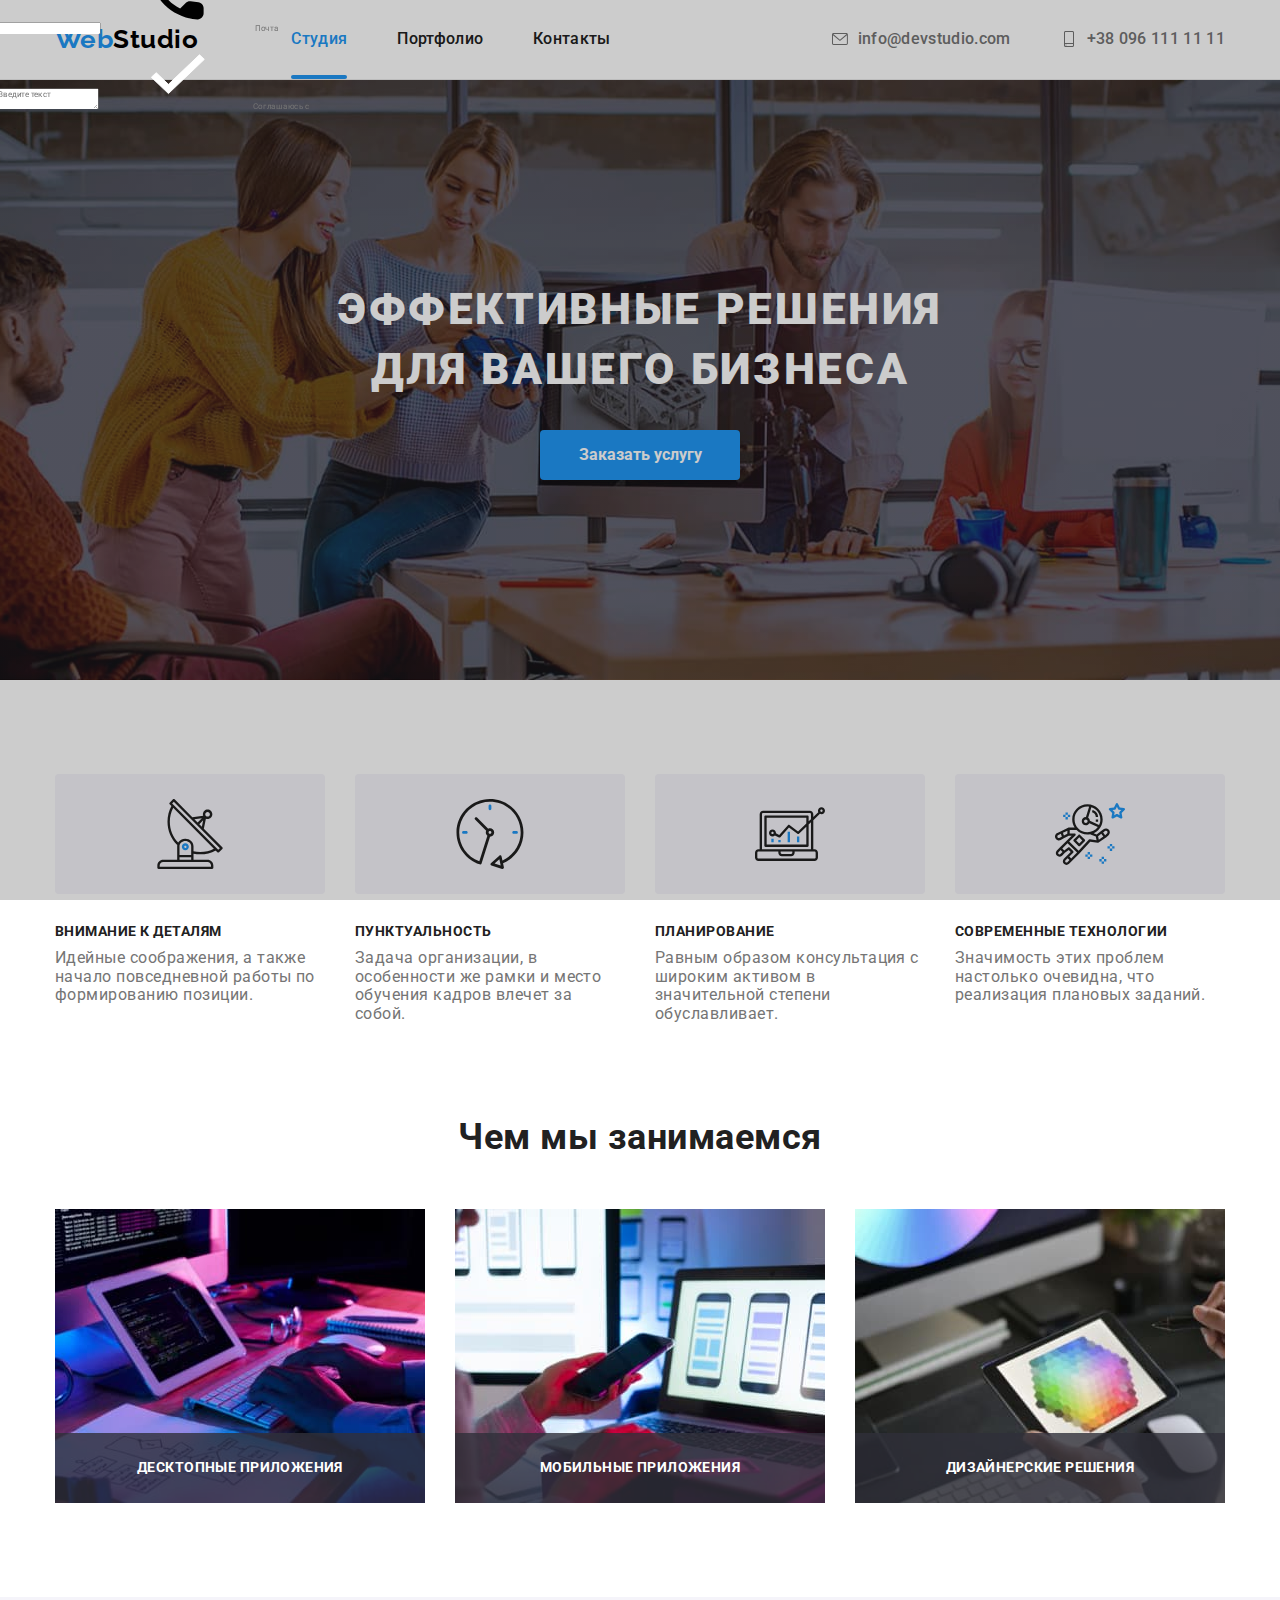
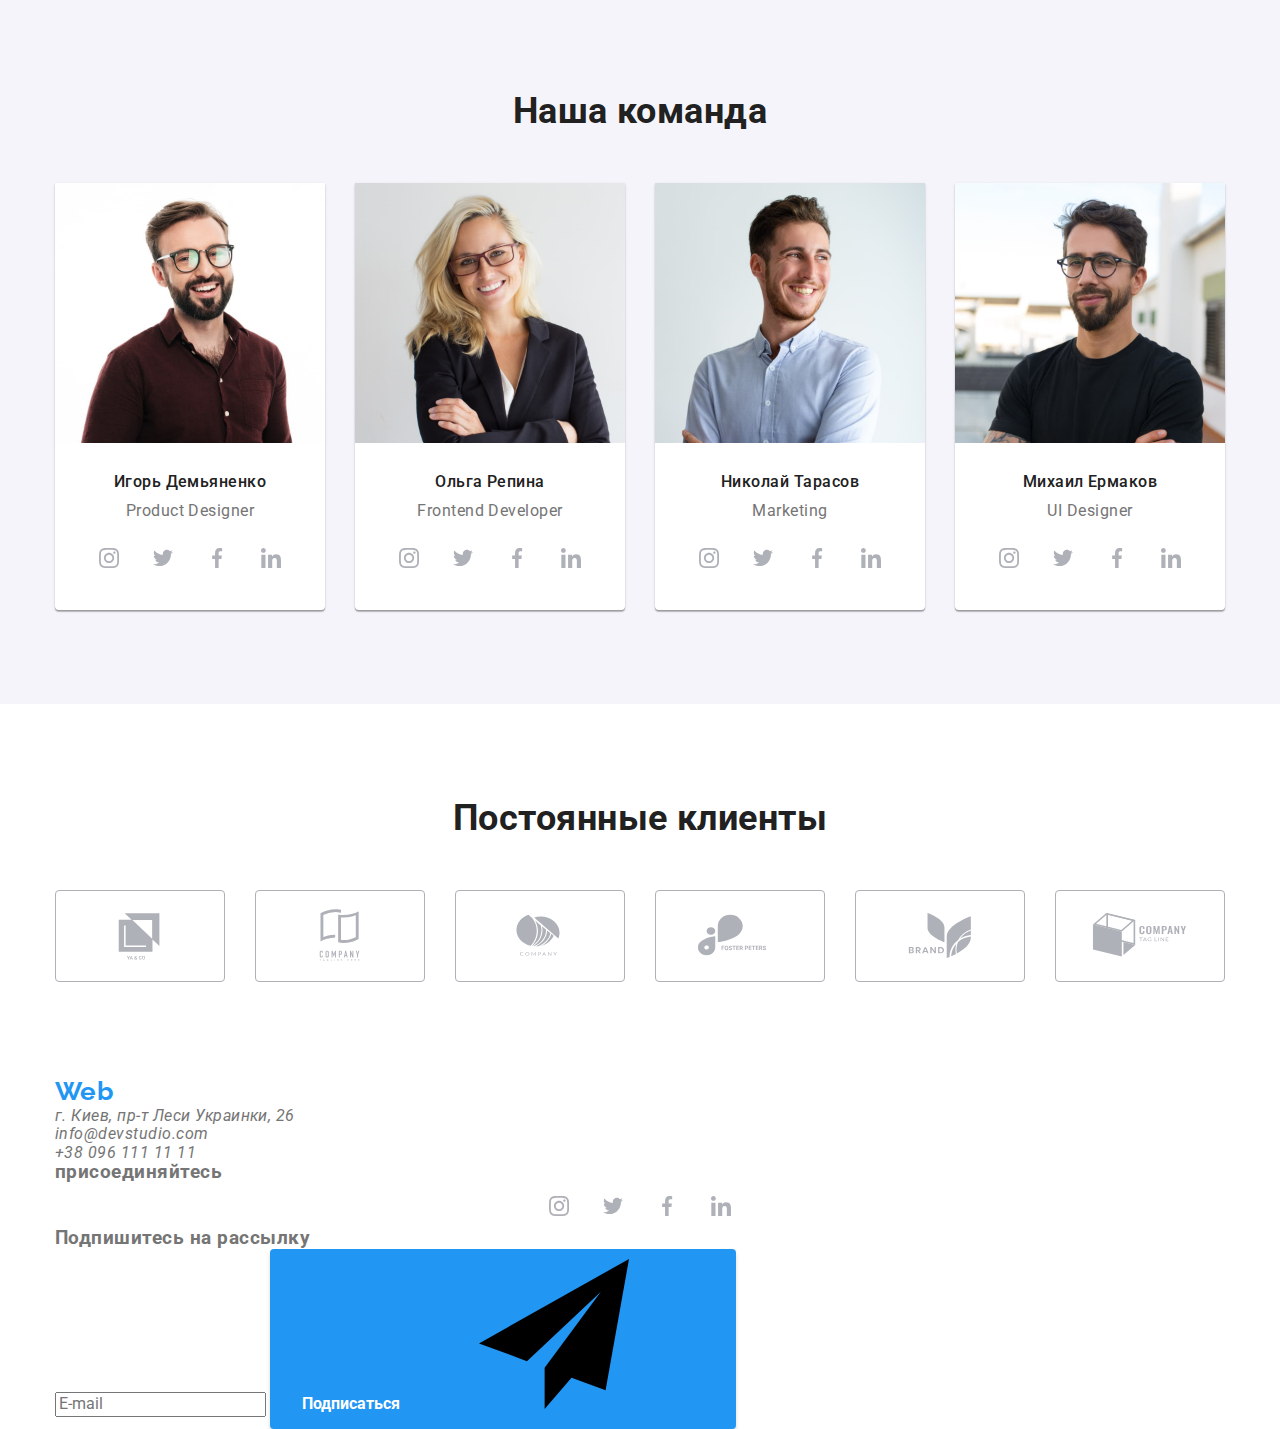
==== commit 99f3cf5f: "updata" ====
--- a/index.html
+++ b/index.html
@@ -20,26 +20,28 @@
 	<body>
 		<!-- Верхняя линия -->
 		<header class="header">
-			<div class="container main-nav">
-				<a href="./index.html" class="link logo">Web <span class="logo__dark">Studio</span> </a>
+			<div class="container header__container">
+				<a href="./index.html" class="link logo">Web<span class="logo--dark">Studio</span> </a>
 				<nav>
 					<ul class="site-nav list">
-						<li class="item"><a href="./index.html" class="link current">Студия</a></li>
-						<li class="item"><a href="./portfolio.html" class="link">Портфолио</a></li>
-						<li class="item"><a href="" class="link">Контакты</a></li>
+						<li class="site-nav__item"
+							><a href="./index.html" class="site-nav__link link site-nav__link--current">Студия</a></li
+						>
+						<li class="site-nav__item"><a href="./portfolio.html" class="site-nav__link link">Портфолио</a></li>
+						<li class="site-nav__item"><a href="" class="site-nav__link link">Контакты</a></li>
 					</ul>
 				</nav>
-				<ul class="header-contacts list">
-					<li class="item">
-						<a href="mailto:info@devstudio.com" class="link">
-							<svg class="icon">
+				<ul class="contacts list">
+					<li class="contacts__item">
+						<a href="mailto:info@devstudio.com" class="contacts__link link">
+							<svg class="contacts__icon">
 								<use href="./images/icon.svg#envelope"></use></svg
 							>info@devstudio.com</a
 						>
 					</li>
-					<li class="item">
-						<a href="tel:+380961111111" class="link">
-							<svg class="icon">
+					<li class="contacts__item">
+						<a href="tel:+380961111111" class="contacts__link link">
+							<svg class="contacts__icon">
 								<use href="./images/icon.svg#smartphone"></use></svg
 							>+38 096 111 11 11</a
 						>
@@ -51,8 +53,8 @@
 		<main>
 			<!-- Шапка -->
 			<section class="hero">
-				<div class="container">
-					<h1 class="titel">
+				<div class="container hero__container">
+					<h1 class="hero__titel">
 						Эффективные решения <br />
 						для вашего бизнеса
 					</h1>
@@ -62,44 +64,44 @@
 			<!-- /Шапка -->
 			<!-- Особености -->
 			<section class="peculiarities">
-				<div class="container">
+				<div class="container peculiarities__container">
 					<!-- Прихований заголовок -->
 					<h2 class="visually-hidden">Особенности</h2>
-					<ul class="list">
-						<li class="item">
-							<div class="icon-box">
-								<svg class="icon">
+					<ul class="list peculiarities__list">
+						<li class="peculiarities__item">
+							<div class="peculiarities__box">
+								<svg class="peculiarities__icon">
 									<use href="./images/icon.svg#antenna"></use>
 								</svg>
 							</div>
-							<h3 class="list-titel">Внимание к деталям</h3>
+							<h3 class="peculiarities__titel">Внимание к деталям</h3>
 							<p> Идейные соображения, а также начало повседневной работы по формированию позиции. </p>
 						</li>
-						<li class="item">
-							<div class="icon-box">
-								<svg class="icon">
+						<li class="peculiarities__item">
+							<div class="peculiarities__box">
+								<svg class="peculiarities__icon">
 									<use href="./images/icon.svg#clock"></use>
 								</svg>
 							</div>
-							<h3 class="list-titel">Пунктуальность</h3>
+							<h3 class="peculiarities__titel">Пунктуальность</h3>
 							<p> Задача организации, в особенности же рамки и место обучения кадров влечет за собой. </p>
 						</li>
-						<li class="item">
-							<div class="icon-box">
-								<svg class="icon">
+						<li class="peculiarities__item">
+							<div class="peculiarities__box">
+								<svg class="peculiarities__icon">
 									<use href="./images/icon.svg#diagram"></use>
 								</svg>
 							</div>
-							<h3 class="list-titel">Планирование</h3>
+							<h3 class="peculiarities__titel">Планирование</h3>
 							<p> Равным образом консультация с широким активом в значительной степени обуславливает. </p>
 						</li>
-						<li class="item">
-							<div class="icon-box">
-								<svg class="icon">
+						<li class="peculiarities__item">
+							<div class="peculiarities__box">
+								<svg class="peculiarities__icon">
 									<use href="./images/icon.svg#astronaut"></use>
 								</svg>
 							</div>
-							<h3 class="list-titel">Современные технологии</h3>
+							<h3 class="peculiarities__titel">Современные технологии</h3>
 							<p>Значимость этих проблем настолько очевидна, что реализация плановых заданий.</p>
 						</li>
 					</ul>
@@ -108,25 +110,25 @@
 			<!-- /Особености -->
 			<!-- Чем мы занимаемся -->
 			<section class="work">
-				<div class="container">
-					<h2 class="titel">Чем мы занимаемся</h2>
-					<ul class="list">
-						<li class="item">
-							<img class="work-image" src="./images/index-work/img1.jpg" alt="Верстка" width="370" />
-							<div class="box">
-								<h3 class="box-titel">Десктопные приложения</h3>
-							</div>
-						</li>
-						<li class="item">
-							<img class="work-image" src="./images/index-work/img2.jpg" alt="Дизайн" width="370" />
-							<div class="box">
-								<h3 class="box-titel">Мобильные приложения</h3>
-							</div>
-						</li>
-						<li class="item">
-							<img class="work-image" src="./images//index-work/img3.jpg" alt="Внешнее оформление" width="370" />
-							<div class="box">
-								<h3 class="box-titel">Дизайнерские решения</h3>
+				<div class="container work__container">
+					<h2 class="work__titel">Чем мы занимаемся</h2>
+					<ul class="work__list list">
+						<li class="work__item">
+							<img class="work__image" src="./images/index-work/img1.jpg" alt="Верстка" width="370" />
+							<div class="work__label">
+								<h3 class="work__subtitel">Десктопные приложения</h3>
+							</div>
+						</li>
+						<li class="work__item">
+							<img class="work__image" src="./images/index-work/img2.jpg" alt="Дизайн" width="370" />
+							<div class="work__label">
+								<h3 class="work__subtitel">Мобильные приложения</h3>
+							</div>
+						</li>
+						<li class="work__item">
+							<img class="work__image" src="./images//index-work/img3.jpg" alt="Внешнее оформление" width="370" />
+							<div class="work__label">
+								<h3 class="work__subtitel">Дизайнерские решения</h3>
 							</div>
 						</li>
 					</ul>
@@ -135,132 +137,132 @@
 			<!-- /Чем мы занимаемся -->
 			<!-- Наша команда -->
 			<section class="team">
-				<div class="container">
-					<h2 class="titel">Наша команда</h2>
-					<ul class="list team-list">
-						<li class="item">
-							<img src="./images/index-team/phototeam1.jpg" alt="фото сотрудника" width="270" class="photo" />
-							<div class="photo-text">
-								<h3 class="list-titel">Игорь Демьяненко</h3>
-								<p lang="en" class="list-text">Product Designer</p>
+				<div class="container team__container">
+					<h2 class="team__titel">Наша команда</h2>
+					<ul class="list team__list">
+						<li class="team__item">
+							<img src="./images/index-team/phototeam1.jpg" alt="фото сотрудника" width="270" class="team__photo" />
+							<div class="team__label">
+								<h3 class="team__name">Игорь Демьяненко</h3>
+								<p lang="en" class="team__position">Product Designer</p>
 								<ul class="list social-links">
-									<li class="item-links">
-										<a class="link" href=""
-											><svg class="icon">
+									<li class="social-links__item">
+										<a class="social-links__link link" href=""
+											><svg class="social-links__icon">
 												<use href="./images/icon.svg#instagram"></use>
 											</svg>
 										</a>
 									</li>
-									<li class="item-links">
-										<a class="link" href=""
-											><svg class="icon">
+									<li class="social-links__item">
+										<a class="social-links__link link" href=""
+											><svg class="social-links__icon">
 												<use href="./images/icon.svg#twitter"></use></svg
 										></a>
 									</li>
-									<li class="item-links">
-										<a class="link" href=""
-											><svg class="icon">
+									<li class="social-links__item">
+										<a class="social-links__link link" href=""
+											><svg class="social-links__icon">
 												<use href="./images/icon.svg#facebook"></use></svg></a
 									></li>
-									<li class="item-links">
-										<a class="link" href=""
-											><svg class="icon">
+									<li class="social-links__item">
+										<a class="social-links__link link" href=""
+											><svg class="social-links__icon">
 												<use href="./images/icon.svg#linkedin"></use></svg></a
 									></li>
 								</ul>
 							</div>
 						</li>
-						<li class="item">
-							<img src="./images/index-team/phototeam2.jpg" alt="фото сотрудника" width="270" class="photo" />
-							<div class="photo-text">
-								<h3 class="list-titel">Ольга Репина</h3>
-								<p lang="en" class="list-text">Frontend Developer</p>
+						<li class="team__item">
+							<img src="./images/index-team/phototeam2.jpg" alt="фото сотрудника" width="270" class="team__photo" />
+							<div class="team__label">
+								<h3 class="team__name">Ольга Репина</h3>
+								<p lang="en" class="team__position">Frontend Developer</p>
 								<ul class="list social-links">
-									<li class="item-links">
-										<a class="link" href=""
-											><svg class="icon">
+									<li class="social-links__item">
+										<a class="social-links__link link" href=""
+											><svg class="social-links__icon">
 												<use href="./images/icon.svg#instagram"></use>
 											</svg>
 										</a>
 									</li>
-									<li class="item-links">
-										<a class="link" href=""
-											><svg class="icon">
+									<li class="social-links__item">
+										<a class="social-links__link link" href=""
+											><svg class="social-links__icon">
 												<use href="./images/icon.svg#twitter"></use></svg
 										></a>
 									</li>
-									<li class="item-links">
-										<a class="link" href=""
-											><svg class="icon">
+									<li class="social-links__item">
+										<a class="social-links__link link" href=""
+											><svg class="social-links__icon">
 												<use href="./images/icon.svg#facebook"></use></svg></a
 									></li>
-									<li class="item-links">
-										<a class="link" href=""
-											><svg class="icon">
+									<li class="social-links__item">
+										<a class="social-links__link link" href=""
+											><svg class="social-links__icon">
 												<use href="./images/icon.svg#linkedin"></use></svg></a
 									></li>
 								</ul>
 							</div>
 						</li>
-						<li class="item">
-							<img src="./images//index-team/phototeam3.jpg" alt="фото сотрудника" width="270" class="photo" />
-							<div class="photo-text">
-								<h3 class="list-titel">Николай Тарасов</h3>
-								<p lang="en" class="list-text">Marketing</p>
+						<li class="team__item">
+							<img src="./images//index-team/phototeam3.jpg" alt="фото сотрудника" width="270" class="team__photo" />
+							<div class="team__label">
+								<h3 class="team__name">Николай Тарасов</h3>
+								<p lang="en" class="team__position">Marketing</p>
 								<ul class="list social-links">
-									<li class="item-links">
-										<a class="link" href=""
-											><svg class="icon">
+									<li class="social-links__item">
+										<a class="social-links__link link" href=""
+											><svg class="social-links__icon">
 												<use href="./images/icon.svg#instagram"></use>
 											</svg>
 										</a>
 									</li>
-									<li class="item-links">
-										<a class="link" href=""
-											><svg class="icon">
+									<li class="social-links__item">
+										<a class="social-links__link link" href=""
+											><svg class="social-links__icon">
 												<use href="./images/icon.svg#twitter"></use></svg
 										></a>
 									</li>
-									<li class="item-links">
-										<a class="link" href=""
-											><svg class="icon">
+									<li class="social-links__item">
+										<a class="social-links__link link" href=""
+											><svg class="social-links__icon">
 												<use href="./images/icon.svg#facebook"></use></svg></a
 									></li>
-									<li class="item-links">
-										<a class="link" href=""
-											><svg class="icon">
+									<li class="social-links__item">
+										<a class="social-links__link link" href=""
+											><svg class="social-links__icon">
 												<use href="./images/icon.svg#linkedin"></use></svg></a
 									></li>
 								</ul>
 							</div>
 						</li>
-						<li class="item">
-							<img src="./images/index-team/phototeam4.jpg" alt="фото сотрудника" width="270" class="photo" />
-							<div class="photo-text">
-								<h3 class="list-titel">Михаил Ермаков</h3>
-								<p lang="en" class="list-text">UI Designer</p>
+						<li class="team__item">
+							<img src="./images/index-team/phototeam4.jpg" alt="фото сотрудника" width="270" class="team__photo" />
+							<div class="team__label">
+								<h3 class="team__name">Михаил Ермаков</h3>
+								<p lang="en" class="team__position">UI Designer</p>
 								<ul class="list social-links">
-									<li class="item-links">
-										<a class="link" href=""
-											><svg class="icon">
+									<li class="social-links__item">
+										<a class="social-links__link link" href=""
+											><svg class="social-links__icon">
 												<use href="./images/icon.svg#instagram"></use>
 											</svg>
 										</a>
 									</li>
-									<li class="item-links">
-										<a class="link" href=""
-											><svg class="icon">
+									<li class="social-links__item">
+										<a class="social-links__link link" href=""
+											><svg class="social-links__icon">
 												<use href="./images/icon.svg#twitter"></use></svg
 										></a>
 									</li>
-									<li class="item-links">
-										<a class="link" href=""
-											><svg class="icon">
+									<li class="social-links__item">
+										<a class="social-links__link link" href=""
+											><svg class="social-links__icon">
 												<use href="./images/icon.svg#facebook"></use></svg></a
 									></li>
-									<li class="item-links">
-										<a class="link" href=""
-											><svg class="icon">
+									<li class="social-links__item">
+										<a class="social-links__link link" href=""
+											><svg class="social-links__icon">
 												<use href="./images/icon.svg#linkedin"></use></svg></a
 									></li>
 								</ul>
@@ -272,37 +274,37 @@
 			<!-- /Наша команда -->
 			<!-- Постоянные клиенты -->
 			<section class="client">
-				<div class="container">
-					<h2 class="titel">Постоянные клиенты</h2>
-					<ul class="list">
-						<li class="item">
-							<a href="" class="link">
-								<svg class="icon"><use href="./images/icon.svg#Logo-1"></use></svg>
-							</a>
-						</li>
-						<li class="item">
-							<a href="" class="link">
-								<svg class="icon"><use href="./images/icon.svg#Logo-2"></use></svg>
-							</a>
-						</li>
-						<li class="item">
-							<a href="" class="link">
-								<svg class="icon"><use href="./images/icon.svg#Logo-3"></use></svg>
-							</a>
-						</li>
-						<li class="item">
-							<a href="" class="link">
-								<svg class="icon"><use href="./images/icon.svg#Logo-4"></use></svg>
-							</a>
-						</li>
-						<li class="item">
-							<a href="" class="link">
-								<svg class="icon"><use href="./images/icon.svg#Logo-5"></use></svg>
-							</a>
-						</li>
-						<li class="item">
-							<a href="" class="link">
-								<svg class="icon"><use href="./images/icon.svg#Logo-6"></use></svg>
+				<div class="container client__container">
+					<h2 class="client__titel">Постоянные клиенты</h2>
+					<ul class="list client__list">
+						<li class="client__item">
+							<a href="" class="link client__link">
+								<svg class="client__icon"><use href="./images/icon.svg#Logo-1"></use></svg>
+							</a>
+						</li>
+						<li class="client__item">
+							<a href="" class="link client__link">
+								<svg class="client__icon"><use href="./images/icon.svg#Logo-2"></use></svg>
+							</a>
+						</li>
+						<li class="client__item">
+							<a href="" class="link client__link">
+								<svg class="client__icon"><use href="./images/icon.svg#Logo-3"></use></svg>
+							</a>
+						</li>
+						<li class="client__item">
+							<a href="" class="link client__link">
+								<svg class="client__icon"><use href="./images/icon.svg#Logo-4"></use></svg>
+							</a>
+						</li>
+						<li class="client__item">
+							<a href="" class="link client__link">
+								<svg class="client__icon"><use href="./images/icon.svg#Logo-5"></use></svg>
+							</a>
+						</li>
+						<li class="client__item">
+							<a href="" class="link client__link">
+								<svg class="client__icon"><use href="./images/icon.svg#Logo-6"></use></svg>
 							</a>
 						</li>
 					</ul>
@@ -374,7 +376,7 @@
 		<footer class="footer">
 			<div class="container">
 				<div class="blok">
-					<a href="./index.html" class="link logo">Web <span class="logo-studio">Studio</span> </a>
+					<a href="./index.html" class="link logo">Web<span class="logo--white">Studio</span> </a>
 					<address>
 						<p class="address">г. Киев, пр-т Леси Украинки, 26</p>
 						<ul class="footer-contacts list">
@@ -387,28 +389,28 @@
 				</div>
 				<div class="blok">
 					<h3 class="blok-titel">присоединяйтесь</h3>
-					<ul class="list social-links-company">
-						<li class="item-links">
-							<a class="link" href=""
-								><svg class="icon">
+					<ul class="list social-links">
+						<li class="social-links__item">
+							<a class="social-links__link link" href=""
+								><svg class="social-links__icon">
 									<use href="./images/icon.svg#instagram"></use>
 								</svg>
 							</a>
 						</li>
-						<li class="item-links">
-							<a class="link" href=""
-								><svg class="icon">
+						<li class="social-links__item">
+							<a class="social-links__link link" href=""
+								><svg class="social-links__icon">
 									<use href="./images/icon.svg#twitter"></use></svg
 							></a>
 						</li>
-						<li class="item-links">
-							<a class="link" href=""
-								><svg class="icon">
+						<li class="social-links__item">
+							<a class="social-links__link link" href=""
+								><svg class="social-links__icon">
 									<use href="./images/icon.svg#facebook"></use></svg></a
 						></li>
-						<li class="item-links">
-							<a class="link" href=""
-								><svg class="icon">
+						<li class="social-links__item">
+							<a class="social-links__link link" href=""
+								><svg class="social-links__icon">
 									<use href="./images/icon.svg#linkedin"></use></svg></a
 						></li>
 					</ul>
@@ -417,7 +419,7 @@
 					<h3 class="blok-titel">Подпишитесь на рассылку</h3>
 					<form>
 						<input type="email" placeholder="E-mail" class="blok-email" />
-						<button type="submit" class="email-button">
+						<button type="submit" class="email-button btn">
 							<span class="email-btn">
 								<span class="email-text">Подписаться</span>
 								<svg class="email-icon">
--- a/css/main.min.css
+++ b/css/main.min.css
@@ -1 +1 @@
-.visually-hidden{position:absolute;white-space:nowrap;width:1px;height:1px;overflow:hidden;border:0;padding:0;clip:rect(0 0 0 0);-webkit-clip-path:inset(50%);clip-path:inset(50%);margin:-1px}h1,h2,h3,h4,h5,h6,p{margin:0}img{display:block;max-width:100%;height:auto}.link{text-decoration:none;color:currentColor}.list{list-style:none;padding:0;margin:0}.container{width:1200px;padding-left:15px;padding-right:15px;margin-left:auto;margin-right:auto}.header{padding-top:24px;padding-bottom:24px;border-bottom:1px solid var(--border-header-color)}.logo{font-family:"Raleway",sans-serif;font-weight:700;font-size:26px;line-height:1.19;color:#2196f3;text-decoration:none}.logo__dark{color:#000}.header .logo{margin-right:93px}/*# sourceMappingURL=main.min.css.map */+.visually-hidden{position:absolute;white-space:nowrap;width:1px;height:1px;overflow:hidden;border:0;padding:0;clip:rect(0 0 0 0);-webkit-clip-path:inset(50%);clip-path:inset(50%);margin:-1px}h1,h2,h3,h4,h5,h6,p{margin:0}img{display:block;max-width:100%;height:auto}.link{text-decoration:none;color:currentColor}.list{list-style:none;padding:0;margin:0}body{font-family:"Roboto",sans-serif;color:#212121;letter-spacing:.03em;color:#757575}.container{width:1200px;padding-left:15px;padding-right:15px;margin-left:auto;margin-right:auto}.header{padding-top:24px;padding-bottom:24px;border-bottom:1px solid #ececec}.header__container{display:-webkit-box;display:-ms-flexbox;display:flex;-webkit-box-align:center;-ms-flex-align:center;align-items:center}.logo{font-family:"Raleway",sans-serif;font-weight:700;font-size:26px;line-height:1.19;color:#2196f3;text-decoration:none}.logo--dark{color:#000}.logo--white{color:#fff}.header .logo{margin-right:93px}.social-links{display:-webkit-box;display:-ms-flexbox;display:flex;-webkit-box-pack:center;-ms-flex-pack:center;justify-content:center;color:#afb1b8}.social-links__item+.social-links__item{margin-left:10px}.social-links__link{padding:12px;display:block;width:44px;height:44px;border-radius:50%;color:"Raleway",sans-serif;-webkit-transition:color 250ms cubic-bezier(0.4, 0, 0.2, 1),background-color 250ms cubic-bezier(0.4, 0, 0.2, 1);transition:color 250ms cubic-bezier(0.4, 0, 0.2, 1),background-color 250ms cubic-bezier(0.4, 0, 0.2, 1)}.social-links__link:hover,.social-links__link:focus{background-color:#2196f3;color:#fff}.social-links__icon{display:-webkit-inline-box;display:-ms-inline-flexbox;display:inline-flex;width:20px;height:20px;fill:currentColor}.site-nav{display:-webkit-box;display:-ms-flexbox;display:flex}.site-nav__item{position:relative}.site-nav__item+.site-nav__item{margin-left:50px}.site-nav__link{font-weight:500;line-height:1.14;letter-spacing:.02em;color:#212121;-webkit-transition:color 250ms cubic-bezier(0.4, 0, 0.2, 1);transition:color 250ms cubic-bezier(0.4, 0, 0.2, 1)}.site-nav__link:hover,.site-nav__link:focus{color:#2196f3}.site-nav__link--current{color:#2196f3}.site-nav__link--current::after{content:"";position:absolute;left:0;bottom:-30px;width:100%;height:4px;background:#2196f3;border-radius:2px}.contacts{display:-webkit-box;display:-ms-flexbox;display:flex;margin-left:auto}.contacts__item+.contacts__item{margin-left:50px}.contacts__item:hover,.contacts__item:focus{color:#2196f3}.contacts__link{display:-webkit-box;display:-ms-flexbox;display:flex;-webkit-box-align:center;-ms-flex-align:center;align-items:center;font-weight:500;line-height:1.14;letter-spacing:.02em;color:inherit;-webkit-transition:color 250ms cubic-bezier(0.4, 0, 0.2, 1);transition:color 250ms cubic-bezier(0.4, 0, 0.2, 1)}.contacts__icon{display:inline-block;margin-right:10px;width:16px;height:16px;fill:currentColor}.hero{text-align:center;padding-top:200px;padding-bottom:200px;background-image:-webkit-gradient(linear, left top, right top, from(rgba(47, 48, 58, 0.4)), to(rgba(47, 48, 58, 0.4))),url(../images/background-hero.jpg);background-image:linear-gradient(to right, rgba(47, 48, 58, 0.4), rgba(47, 48, 58, 0.4)),url(../images/background-hero.jpg);background-color:#2f303a;background-repeat:no-repeat;background-position:50% 50%;background-size:1600px}.hero__titel{margin-top:0;margin-bottom:30px;font-weight:900;font-size:44px;line-height:1.36;letter-spacing:.06em;text-transform:uppercase;color:#fff}.btn{min-width:200px;padding:10px 32px;font-weight:700;font-size:16px;line-height:1.87;-webkit-box-shadow:0px 4px 4px rgba(0,0,0,.15);box-shadow:0px 4px 4px rgba(0,0,0,.15);border-radius:4px;border:0;color:#fff;background-color:#2196f3;cursor:pointer;font-family:inherit}.peculiarities{padding-top:94px;padding-bottom:94px}.peculiarities__container{padding-bottom:0}.peculiarities__list{display:-webkit-box;display:-ms-flexbox;display:flex}.peculiarities__box{display:-webkit-box;display:-ms-flexbox;display:flex;-webkit-box-align:center;-ms-flex-align:center;align-items:center;-webkit-box-pack:center;-ms-flex-pack:center;justify-content:center;height:120px;margin-bottom:30px;background:#f5f4fa;border-radius:4px}.peculiarities__icon{width:70px;height:70px}.peculiarities__titel{margin-bottom:10px;font-weight:700;font-size:14px;line-height:1.14;text-transform:uppercase;color:#212121}.peculiarities__item{width:calc((100% - 90px)/4);margin-right:30px}.peculiarities__item:nth-child(4n){margin-right:0px}.work{padding-bottom:94px}.work__titel{text-align:center;margin-bottom:50px;font-weight:700;font-size:36px;line-height:1.16;color:#212121}.work__list{display:-webkit-box;display:-ms-flexbox;display:flex}.work__item{position:relative;width:calc((100% - 60px)/3);margin-right:30px}.work__item:nth-child(3n){margin-right:0px}.work__label{position:absolute;left:0;bottom:0;width:100%;height:70px;display:-webkit-box;display:-ms-flexbox;display:flex;-webkit-box-pack:center;-ms-flex-pack:center;justify-content:center;-webkit-box-align:center;-ms-flex-align:center;align-items:center;background:rgba(47,48,58,.8)}.work__subtitel{font-weight:700;font-size:14px;line-height:1.14;letter-spacing:.03em;text-transform:uppercase;color:#fff}.team{padding-top:94px;padding-bottom:94px;background-color:#f5f4fa}.team__titel{text-align:center;margin-bottom:50px;font-weight:700;font-size:36px;line-height:1.16;color:#212121}.team__list{display:-webkit-box;display:-ms-flexbox;display:flex}.team__item{width:calc((100% - 90px)/4);margin-right:30px;text-align:center;-webkit-box-shadow:0px 1px 3px rgba(0,0,0,.12),0px 1px 1px rgba(0,0,0,.14),0px 2px 1px rgba(0,0,0,.2);box-shadow:0px 1px 3px rgba(0,0,0,.12),0px 1px 1px rgba(0,0,0,.14),0px 2px 1px rgba(0,0,0,.2);border-radius:0px 0px 4px 4px;background-color:#fff}.team__item:nth-child(4n){margin-right:0px}.team__label{padding-top:30px;padding-bottom:30px}.team__name{margin-bottom:10px;font-weight:500;font-size:16px;line-height:1.18;color:#212121}.team__position{margin-bottom:16px;font-size:16px;line-height:1.19}.client{padding-top:94px;padding-bottom:94px}.client__titel{margin-bottom:50px;font-weight:700;font-size:36px;line-height:1.16;text-align:center;color:#212121}.client__list{display:-webkit-box;display:-ms-flexbox;display:flex;color:var(--icon-color)}.client__item{width:170px;height:92px}.client__item+.client__item{margin-left:30px}.client .link{display:-webkit-box;display:-ms-flexbox;display:flex;-webkit-box-align:center;-ms-flex-align:center;align-items:center;-webkit-box-pack:center;-ms-flex-pack:center;justify-content:center;width:100%;height:100%;color:#afb1b8;border:1px solid;border-radius:4px;-webkit-transition:color 250ms cubic-bezier(0.4, 0, 0.2, 1),border 250ms cubic-bezier(0.4, 0, 0.2, 1);transition:color 250ms cubic-bezier(0.4, 0, 0.2, 1),border 250ms cubic-bezier(0.4, 0, 0.2, 1)}.client .link:hover,.client .link:focus{color:#2196f3}.client__icon{display:block;width:106px;height:60px;fill:currentColor}.backdrop{position:fixed;top:0;right:0;bottom:0;left:0;background:rgba(0,0,0,.2);opacity:1;-webkit-transition:opacity 250ms var(--cubic),visibility 250ms var(--cubic);transition:opacity 250ms var(--cubic),visibility 250ms var(--cubic)}.backdrop.is-hidden .modal{-webkit-transform:translate(-50%, -50%) scale(0.5);transform:translate(-50%, -50%) scale(0.5)}/*# sourceMappingURL=main.min.css.map */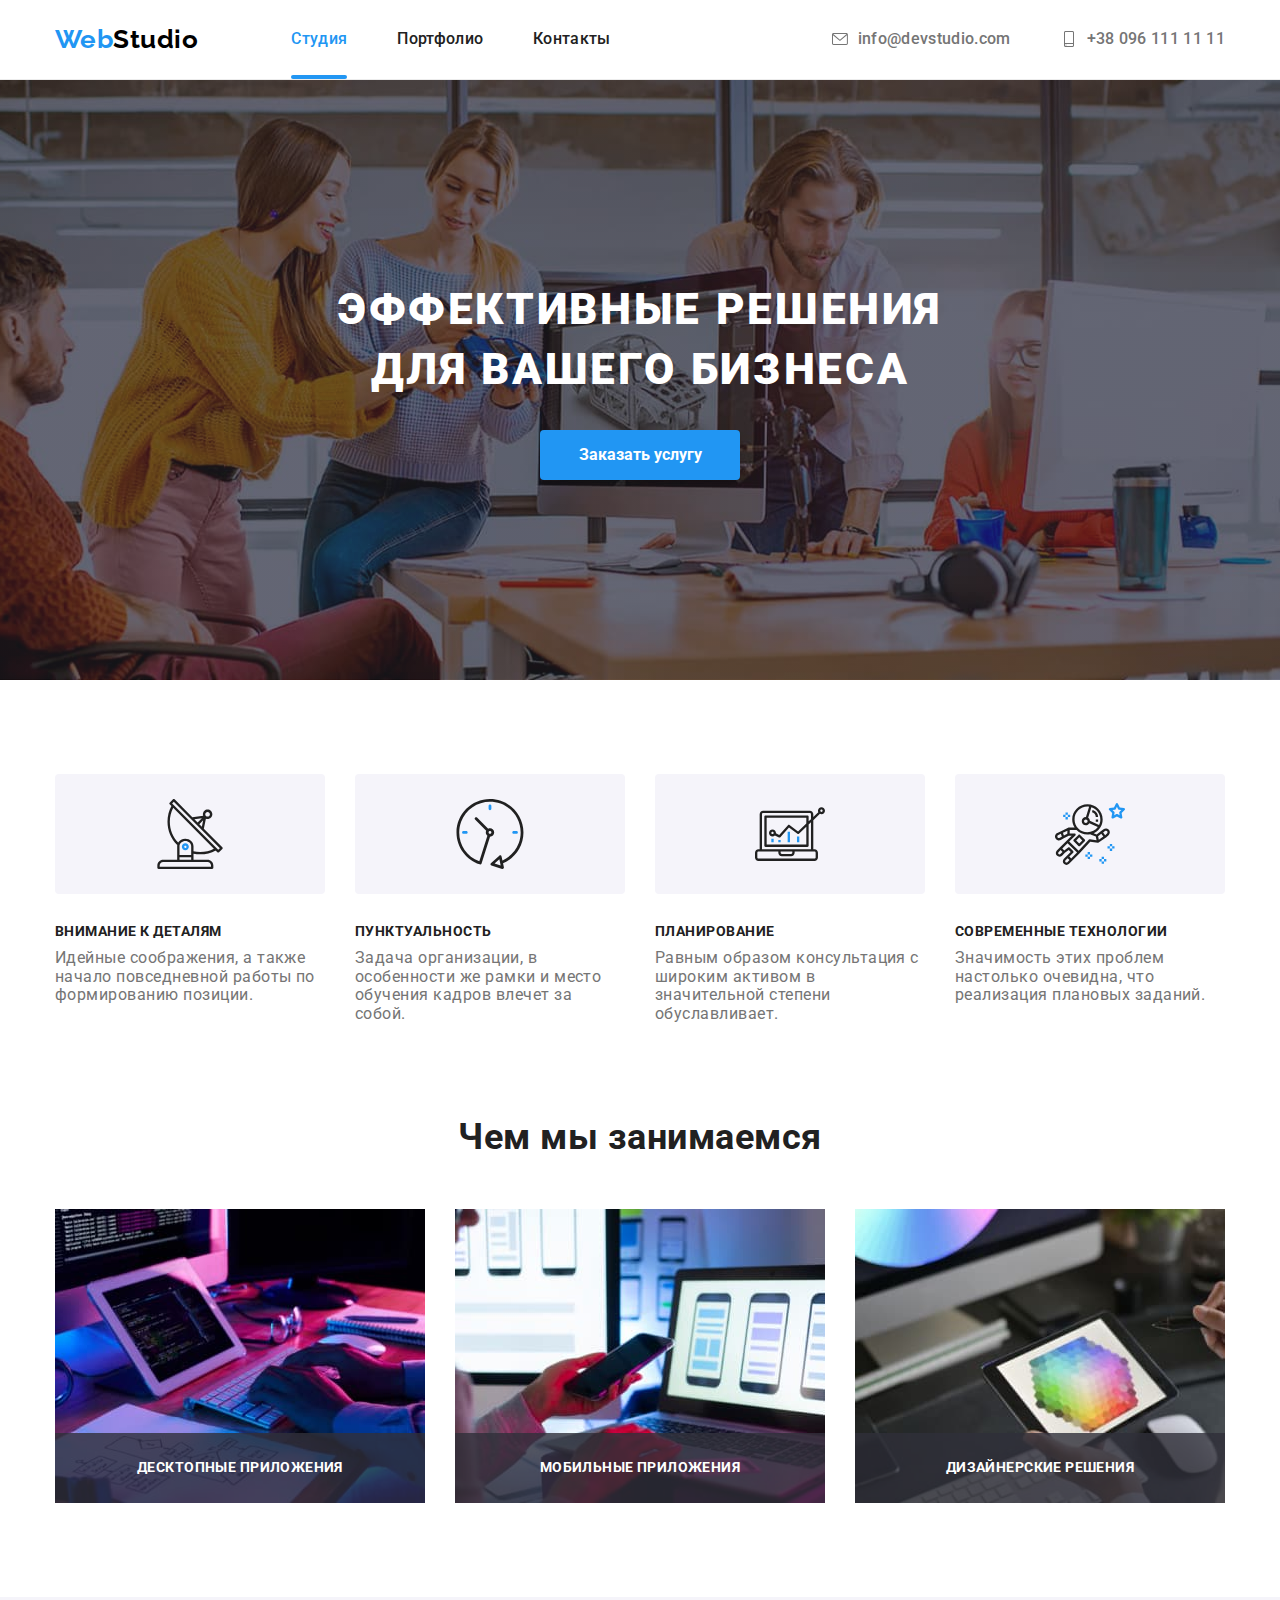
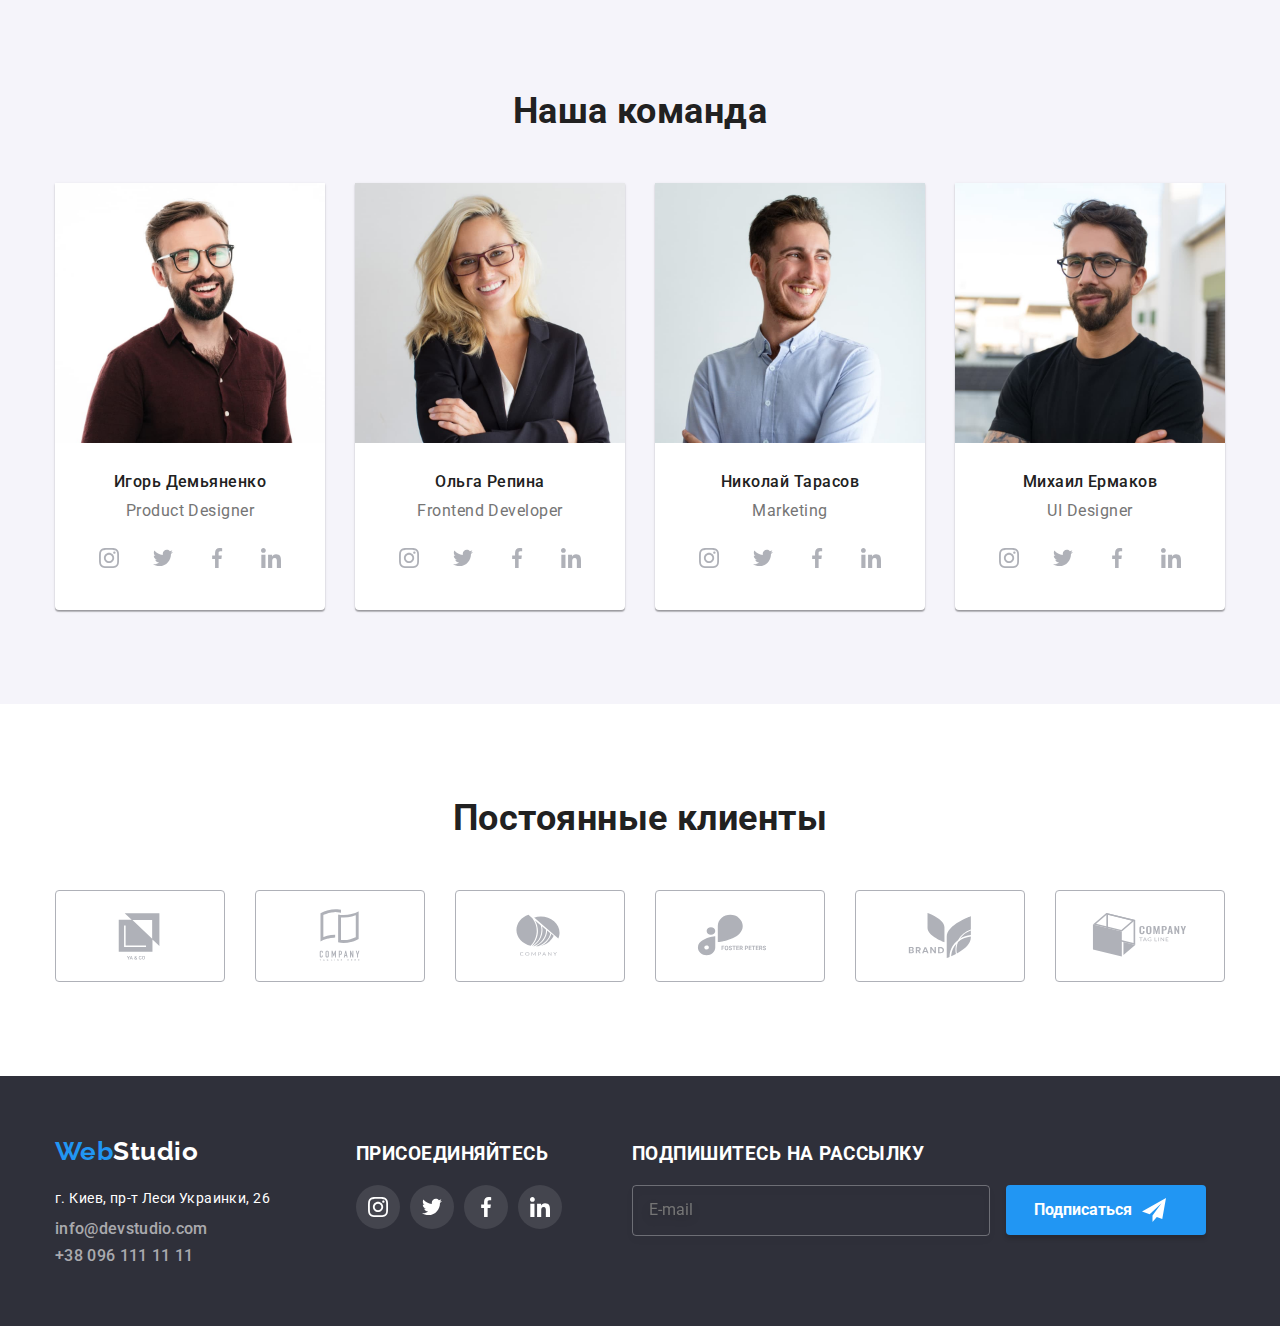
==== commit 0107282e: "updata" ====
--- a/index.html
+++ b/index.html
@@ -314,59 +314,59 @@
 			<!-- Модальне вікно -->
 			<div class="backdrop is-hidden" data-modal>
 				<div class="modal">
-					<button class="close" type="button" data-modal-close>
-						<svg class="close-icon"><use href="./images/icon.svg#close"></use></svg>
+					<button class="modal__close-btn" type="buttom" data-modal-close>
+						<svg class="modal__close-icon"><use href="./images/icon.svg#close"></use></svg>
 					</button>
-					<h2 class="titel">Оставьте свои данные, мы вам перезвоним</h2>
+					<h2 class="modal__titel">Оставьте свои данные, мы вам перезвоним</h2>
 					<form class="form">
-						<label class="form-fild">
-							<span class="form-text">Имя</span>
-							<span class="form-box">
-								<input type="text" name="name" class="form-input" />
-								<svg class="form-icon">
+						<label class="form__fild">
+							<span class="form__text">Имя</span>
+							<span class="form__box">
+								<input type="text" name="name" class="form__input" />
+								<svg class="form__icon">
 									<use href="./images/icon.svg#person"></use>
 								</svg>
 							</span>
 						</label>
 
-						<label class="form-fild">
-							<span class="form-text">Телефон</span>
-							<span class="form-box">
-								<input type="tel" name="tel" class="form-input" />
-								<svg class="form-icon">
+						<label class="form__fild">
+							<span class="form__text">Телефон</span>
+							<span class="form__box">
+								<input type="tel" name="tel" class="form__input" />
+								<svg class="form__icon">
 									<use href="./images/icon.svg#phone"></use>
 								</svg>
 							</span>
 						</label>
 
-						<label class="form-fild">
-							<span class="form-text">Почта</span>
-							<span class="form-box">
-								<input type="email" name="email" class="form-input" />
-								<svg class="form-icon">
+						<label class="form__fild">
+							<span class="form__text">Почта</span>
+							<span class="form__box">
+								<input type="email" name="email" class="form__input" />
+								<svg class="form__icon">
 									<use href="./images/icon.svg#email"></use>
 								</svg>
 							</span>
 						</label>
 
-						<label class="form-fild last">
-							<span class="form-text">Комментарий</span>
-							<textarea name="comment" placeholder="Введите текст" class="form-input form-comment"></textarea>
+						<label class="form__fild form__fild--last">
+							<span class="form__text">Комментарий</span>
+							<textarea name="comment" placeholder="Введите текст" class="form__input form__input--comment"></textarea>
 						</label>
 
-						<label class="form-checkbox">
-							<input type="checkbox" class="checkbox visually-hidden" />
-
-							<svg class="checkbox-icon">
+						<label class="checkbox">
+							<input type="checkbox" class="checkbox__input visually-hidden" />
+
+							<svg class="checkbox__icon">
 								<use href="./images/icon.svg#icon-check"></use>
 							</svg>
-							<span class="checkbox-text">
+							<span class="checkbox__text">
 								Соглашаюсь с рассылкой и принимаю
-								<a href="" class="checkbox-link">Условия договора</a>
+								<a href="" class="checkbox__link">Условия договора</a>
 							</span>
 						</label>
 
-						<button type="submit" class="btn">Отправить</button>
+						<button type="submit" class="btn modal__btn">Отправить</button>
 					</form>
 				</div>
 			</div>
@@ -374,21 +374,23 @@
 		</main>
 		<!-- Подвал -->
 		<footer class="footer">
-			<div class="container">
-				<div class="blok">
-					<a href="./index.html" class="link logo">Web<span class="logo--white">Studio</span> </a>
+			<div class="container footer__container">
+				<div class="footer__blok">
+					<a href="./index.html" class="logo link">Web<span class="logo--white">Studio</span> </a>
 					<address>
-						<p class="address">г. Киев, пр-т Леси Украинки, 26</p>
-						<ul class="footer-contacts list">
-							<li class="item">
-								<a href="mailto:info@devstudio.com" class="link">info@devstudio.com</a>
+						<p class="footer__address">г. Киев, пр-т Леси Украинки, 26</p>
+						<ul class="contacts list">
+							<li class="contacts__item">
+								<a href="mailto:info@devstudio.com" class="contacts__link link">info@devstudio.com</a>
 							</li>
-							<li class="item"><a href="tel:+380961111111" class="link">+38 096 111 11 11</a></li>
+							<li class="contacts__item"
+								><a href="tel:+380961111111" class="contacts__link link">+38 096 111 11 11</a></li
+							>
 						</ul>
 					</address>
 				</div>
-				<div class="blok">
-					<h3 class="blok-titel">присоединяйтесь</h3>
+				<div class="footer__blok">
+					<h3 class="footer__title">присоединяйтесь</h3>
 					<ul class="list social-links">
 						<li class="social-links__item">
 							<a class="social-links__link link" href=""
@@ -415,14 +417,14 @@
 						></li>
 					</ul>
 				</div>
-				<div class="blok">
-					<h3 class="blok-titel">Подпишитесь на рассылку</h3>
+				<div class="footer__blok">
+					<h3 class="footer__title">Подпишитесь на рассылку</h3>
 					<form>
-						<input type="email" placeholder="E-mail" class="blok-email" />
-						<button type="submit" class="email-button btn">
-							<span class="email-btn">
-								<span class="email-text">Подписаться</span>
-								<svg class="email-icon">
+						<input type="email" placeholder="E-mail" class="footer__input" />
+						<button type="submit" class="btn">
+							<span class="btn__box">
+								<span class="btn__text">Подписаться</span>
+								<svg class="btn__icon">
 									<use href="./images/icon.svg#icon-send"></use>
 								</svg>
 							</span>
--- a/css/main.min.css
+++ b/css/main.min.css
@@ -1 +1 @@
-.visually-hidden{position:absolute;white-space:nowrap;width:1px;height:1px;overflow:hidden;border:0;padding:0;clip:rect(0 0 0 0);-webkit-clip-path:inset(50%);clip-path:inset(50%);margin:-1px}h1,h2,h3,h4,h5,h6,p{margin:0}img{display:block;max-width:100%;height:auto}.link{text-decoration:none;color:currentColor}.list{list-style:none;padding:0;margin:0}body{font-family:"Roboto",sans-serif;color:#212121;letter-spacing:.03em;color:#757575}.container{width:1200px;padding-left:15px;padding-right:15px;margin-left:auto;margin-right:auto}.header{padding-top:24px;padding-bottom:24px;border-bottom:1px solid #ececec}.header__container{display:-webkit-box;display:-ms-flexbox;display:flex;-webkit-box-align:center;-ms-flex-align:center;align-items:center}.logo{font-family:"Raleway",sans-serif;font-weight:700;font-size:26px;line-height:1.19;color:#2196f3;text-decoration:none}.logo--dark{color:#000}.logo--white{color:#fff}.header .logo{margin-right:93px}.social-links{display:-webkit-box;display:-ms-flexbox;display:flex;-webkit-box-pack:center;-ms-flex-pack:center;justify-content:center;color:#afb1b8}.social-links__item+.social-links__item{margin-left:10px}.social-links__link{padding:12px;display:block;width:44px;height:44px;border-radius:50%;color:"Raleway",sans-serif;-webkit-transition:color 250ms cubic-bezier(0.4, 0, 0.2, 1),background-color 250ms cubic-bezier(0.4, 0, 0.2, 1);transition:color 250ms cubic-bezier(0.4, 0, 0.2, 1),background-color 250ms cubic-bezier(0.4, 0, 0.2, 1)}.social-links__link:hover,.social-links__link:focus{background-color:#2196f3;color:#fff}.social-links__icon{display:-webkit-inline-box;display:-ms-inline-flexbox;display:inline-flex;width:20px;height:20px;fill:currentColor}.site-nav{display:-webkit-box;display:-ms-flexbox;display:flex}.site-nav__item{position:relative}.site-nav__item+.site-nav__item{margin-left:50px}.site-nav__link{font-weight:500;line-height:1.14;letter-spacing:.02em;color:#212121;-webkit-transition:color 250ms cubic-bezier(0.4, 0, 0.2, 1);transition:color 250ms cubic-bezier(0.4, 0, 0.2, 1)}.site-nav__link:hover,.site-nav__link:focus{color:#2196f3}.site-nav__link--current{color:#2196f3}.site-nav__link--current::after{content:"";position:absolute;left:0;bottom:-30px;width:100%;height:4px;background:#2196f3;border-radius:2px}.contacts{display:-webkit-box;display:-ms-flexbox;display:flex;margin-left:auto}.contacts__item+.contacts__item{margin-left:50px}.contacts__item:hover,.contacts__item:focus{color:#2196f3}.contacts__link{display:-webkit-box;display:-ms-flexbox;display:flex;-webkit-box-align:center;-ms-flex-align:center;align-items:center;font-weight:500;line-height:1.14;letter-spacing:.02em;color:inherit;-webkit-transition:color 250ms cubic-bezier(0.4, 0, 0.2, 1);transition:color 250ms cubic-bezier(0.4, 0, 0.2, 1)}.contacts__icon{display:inline-block;margin-right:10px;width:16px;height:16px;fill:currentColor}.hero{text-align:center;padding-top:200px;padding-bottom:200px;background-image:-webkit-gradient(linear, left top, right top, from(rgba(47, 48, 58, 0.4)), to(rgba(47, 48, 58, 0.4))),url(../images/background-hero.jpg);background-image:linear-gradient(to right, rgba(47, 48, 58, 0.4), rgba(47, 48, 58, 0.4)),url(../images/background-hero.jpg);background-color:#2f303a;background-repeat:no-repeat;background-position:50% 50%;background-size:1600px}.hero__titel{margin-top:0;margin-bottom:30px;font-weight:900;font-size:44px;line-height:1.36;letter-spacing:.06em;text-transform:uppercase;color:#fff}.btn{min-width:200px;padding:10px 32px;font-weight:700;font-size:16px;line-height:1.87;-webkit-box-shadow:0px 4px 4px rgba(0,0,0,.15);box-shadow:0px 4px 4px rgba(0,0,0,.15);border-radius:4px;border:0;color:#fff;background-color:#2196f3;cursor:pointer;font-family:inherit}.peculiarities{padding-top:94px;padding-bottom:94px}.peculiarities__container{padding-bottom:0}.peculiarities__list{display:-webkit-box;display:-ms-flexbox;display:flex}.peculiarities__box{display:-webkit-box;display:-ms-flexbox;display:flex;-webkit-box-align:center;-ms-flex-align:center;align-items:center;-webkit-box-pack:center;-ms-flex-pack:center;justify-content:center;height:120px;margin-bottom:30px;background:#f5f4fa;border-radius:4px}.peculiarities__icon{width:70px;height:70px}.peculiarities__titel{margin-bottom:10px;font-weight:700;font-size:14px;line-height:1.14;text-transform:uppercase;color:#212121}.peculiarities__item{width:calc((100% - 90px)/4);margin-right:30px}.peculiarities__item:nth-child(4n){margin-right:0px}.work{padding-bottom:94px}.work__titel{text-align:center;margin-bottom:50px;font-weight:700;font-size:36px;line-height:1.16;color:#212121}.work__list{display:-webkit-box;display:-ms-flexbox;display:flex}.work__item{position:relative;width:calc((100% - 60px)/3);margin-right:30px}.work__item:nth-child(3n){margin-right:0px}.work__label{position:absolute;left:0;bottom:0;width:100%;height:70px;display:-webkit-box;display:-ms-flexbox;display:flex;-webkit-box-pack:center;-ms-flex-pack:center;justify-content:center;-webkit-box-align:center;-ms-flex-align:center;align-items:center;background:rgba(47,48,58,.8)}.work__subtitel{font-weight:700;font-size:14px;line-height:1.14;letter-spacing:.03em;text-transform:uppercase;color:#fff}.team{padding-top:94px;padding-bottom:94px;background-color:#f5f4fa}.team__titel{text-align:center;margin-bottom:50px;font-weight:700;font-size:36px;line-height:1.16;color:#212121}.team__list{display:-webkit-box;display:-ms-flexbox;display:flex}.team__item{width:calc((100% - 90px)/4);margin-right:30px;text-align:center;-webkit-box-shadow:0px 1px 3px rgba(0,0,0,.12),0px 1px 1px rgba(0,0,0,.14),0px 2px 1px rgba(0,0,0,.2);box-shadow:0px 1px 3px rgba(0,0,0,.12),0px 1px 1px rgba(0,0,0,.14),0px 2px 1px rgba(0,0,0,.2);border-radius:0px 0px 4px 4px;background-color:#fff}.team__item:nth-child(4n){margin-right:0px}.team__label{padding-top:30px;padding-bottom:30px}.team__name{margin-bottom:10px;font-weight:500;font-size:16px;line-height:1.18;color:#212121}.team__position{margin-bottom:16px;font-size:16px;line-height:1.19}.client{padding-top:94px;padding-bottom:94px}.client__titel{margin-bottom:50px;font-weight:700;font-size:36px;line-height:1.16;text-align:center;color:#212121}.client__list{display:-webkit-box;display:-ms-flexbox;display:flex;color:var(--icon-color)}.client__item{width:170px;height:92px}.client__item+.client__item{margin-left:30px}.client .link{display:-webkit-box;display:-ms-flexbox;display:flex;-webkit-box-align:center;-ms-flex-align:center;align-items:center;-webkit-box-pack:center;-ms-flex-pack:center;justify-content:center;width:100%;height:100%;color:#afb1b8;border:1px solid;border-radius:4px;-webkit-transition:color 250ms cubic-bezier(0.4, 0, 0.2, 1),border 250ms cubic-bezier(0.4, 0, 0.2, 1);transition:color 250ms cubic-bezier(0.4, 0, 0.2, 1),border 250ms cubic-bezier(0.4, 0, 0.2, 1)}.client .link:hover,.client .link:focus{color:#2196f3}.client__icon{display:block;width:106px;height:60px;fill:currentColor}.backdrop{position:fixed;top:0;right:0;bottom:0;left:0;background:rgba(0,0,0,.2);opacity:1;-webkit-transition:opacity 250ms var(--cubic),visibility 250ms var(--cubic);transition:opacity 250ms var(--cubic),visibility 250ms var(--cubic)}.backdrop.is-hidden .modal{-webkit-transform:translate(-50%, -50%) scale(0.5);transform:translate(-50%, -50%) scale(0.5)}/*# sourceMappingURL=main.min.css.map */+.visually-hidden{position:absolute;white-space:nowrap;width:1px;height:1px;overflow:hidden;border:0;padding:0;clip:rect(0 0 0 0);-webkit-clip-path:inset(50%);clip-path:inset(50%);margin:-1px}h1,h2,h3,h4,h5,h6,p{margin:0}img{display:block;max-width:100%;height:auto}.link{text-decoration:none;color:currentColor}.list{list-style:none;padding:0;margin:0}body{font-family:"Roboto",sans-serif;color:#212121;letter-spacing:.03em;color:#757575}.container{width:1200px;padding-left:15px;padding-right:15px;margin-left:auto;margin-right:auto}.header{padding-top:24px;padding-bottom:24px;border-bottom:1px solid #ececec}.header__container{display:-webkit-box;display:-ms-flexbox;display:flex;-webkit-box-align:center;-ms-flex-align:center;align-items:center}.logo{display:inline-block;font-family:"Raleway",sans-serif;font-weight:700;font-size:26px;line-height:1.19;color:#2196f3;text-decoration:none}.logo--dark{color:#000}.logo--white{color:#fff}.header .logo{margin-right:93px}.footer .logo{margin-bottom:20px}.social-links{display:-webkit-box;display:-ms-flexbox;display:flex;-webkit-box-pack:center;-ms-flex-pack:center;justify-content:center;color:#afb1b8}.social-links__item+.social-links__item{margin-left:10px}.social-links__link{padding:12px;display:block;width:44px;height:44px;border-radius:50%;color:"Raleway",sans-serif;-webkit-transition:color 250ms cubic-bezier(0.4, 0, 0.2, 1),background-color 250ms cubic-bezier(0.4, 0, 0.2, 1);transition:color 250ms cubic-bezier(0.4, 0, 0.2, 1),background-color 250ms cubic-bezier(0.4, 0, 0.2, 1)}.social-links__link:hover,.social-links__link:focus{background-color:#2196f3;color:#fff}.footer .social-links__link{color:#fff;background-color:rgba(255,255,255,.1)}.footer .social-links__link:hover,.footer .social-links__link:focus{background-color:#2196f3}.social-links__icon{display:-webkit-inline-box;display:-ms-inline-flexbox;display:inline-flex;width:20px;height:20px;fill:currentColor}.site-nav{display:-webkit-box;display:-ms-flexbox;display:flex}.site-nav__item{position:relative}.site-nav__item+.site-nav__item{margin-left:50px}.site-nav__link{font-weight:500;line-height:1.14;letter-spacing:.02em;color:#212121;-webkit-transition:color 250ms cubic-bezier(0.4, 0, 0.2, 1);transition:color 250ms cubic-bezier(0.4, 0, 0.2, 1)}.site-nav__link:hover,.site-nav__link:focus{color:#2196f3}.site-nav__link--current{color:#2196f3}.site-nav__link--current::after{content:"";position:absolute;left:0;bottom:-30px;width:100%;height:4px;background:#2196f3;border-radius:2px}.contacts{display:-webkit-box;display:-ms-flexbox;display:flex;margin-left:auto}.contacts__link{display:-webkit-box;display:-ms-flexbox;display:flex;-webkit-box-align:center;-ms-flex-align:center;align-items:center;font-weight:500;line-height:1.14;letter-spacing:.02em;color:inherit;-webkit-transition:color 250ms cubic-bezier(0.4, 0, 0.2, 1);transition:color 250ms cubic-bezier(0.4, 0, 0.2, 1)}.header .contacts__item+.contacts__item{margin-left:50px}.footer .contacts{-webkit-box-orient:vertical;-webkit-box-direction:normal;-ms-flex-direction:column;flex-direction:column}.footer .contacts__item:not(:last-child){margin-bottom:9px}.footer .contacts__item{color:rgba(255,255,255,.6);font-style:normal;-webkit-transition:color 250ms cubic-bezier(0.4, 0, 0.2, 1);transition:color 250ms cubic-bezier(0.4, 0, 0.2, 1)}.contacts__item:hover,.contacts__item:focus{color:#2196f3}.contacts__icon{display:inline-block;margin-right:10px;width:16px;height:16px;fill:currentColor}.hero{text-align:center;padding-top:200px;padding-bottom:200px;background-image:-webkit-gradient(linear, left top, right top, from(rgba(47, 48, 58, 0.4)), to(rgba(47, 48, 58, 0.4))),url(../images/background-hero.jpg);background-image:linear-gradient(to right, rgba(47, 48, 58, 0.4), rgba(47, 48, 58, 0.4)),url(../images/background-hero.jpg);background-color:#2f303a;background-repeat:no-repeat;background-position:50% 50%;background-size:1600px}.hero__titel{margin-top:0;margin-bottom:30px;font-weight:900;font-size:44px;line-height:1.36;letter-spacing:.06em;text-transform:uppercase;color:#fff}.btn{min-width:200px;padding:10px 32px;font-weight:700;font-size:16px;line-height:1.87;-webkit-box-shadow:0px 4px 4px rgba(0,0,0,.15);box-shadow:0px 4px 4px rgba(0,0,0,.15);border-radius:4px;border:0;color:#fff;background-color:#2196f3;cursor:pointer;font-family:inherit}.footer .btn{padding:10px 28px;margin-left:12px}.footer .btn__box{display:-webkit-box;display:-ms-flexbox;display:flex;-webkit-box-align:center;-ms-flex-align:center;align-items:center}.footer .btn__icon{margin-left:10px;width:24px;height:24px;fill:currentColor}.filter__btn{min-width:73px;padding:6px 22px;font-weight:500;line-height:1.62;color:#212121;background-color:#f5f4fa;-webkit-box-shadow:none;box-shadow:none;-webkit-transition:color 250ms cubic-bezier(0.4, 0, 0.2, 1),background-color 250ms cubic-bezier(0.4, 0, 0.2, 1),-webkit-box-shadow 250ms cubic-bezier(0.4, 0, 0.2, 1);transition:color 250ms cubic-bezier(0.4, 0, 0.2, 1),background-color 250ms cubic-bezier(0.4, 0, 0.2, 1),-webkit-box-shadow 250ms cubic-bezier(0.4, 0, 0.2, 1);transition:color 250ms cubic-bezier(0.4, 0, 0.2, 1),background-color 250ms cubic-bezier(0.4, 0, 0.2, 1),box-shadow 250ms cubic-bezier(0.4, 0, 0.2, 1);transition:color 250ms cubic-bezier(0.4, 0, 0.2, 1),background-color 250ms cubic-bezier(0.4, 0, 0.2, 1),box-shadow 250ms cubic-bezier(0.4, 0, 0.2, 1),-webkit-box-shadow 250ms cubic-bezier(0.4, 0, 0.2, 1)}.filter__btn:hover,.filter__btn:focus{color:#fff;background-color:#2196f3;-webkit-box-shadow:0px 3px 1px rgba(0,0,0,.1),0px 1px 2px rgba(0,0,0,.08),0px 2px 2px rgba(0,0,0,.12);box-shadow:0px 3px 1px rgba(0,0,0,.1),0px 1px 2px rgba(0,0,0,.08),0px 2px 2px rgba(0,0,0,.12)}.peculiarities{padding-top:94px;padding-bottom:94px}.peculiarities__container{padding-bottom:0}.peculiarities__list{display:-webkit-box;display:-ms-flexbox;display:flex}.peculiarities__box{display:-webkit-box;display:-ms-flexbox;display:flex;-webkit-box-align:center;-ms-flex-align:center;align-items:center;-webkit-box-pack:center;-ms-flex-pack:center;justify-content:center;height:120px;margin-bottom:30px;background:#f5f4fa;border-radius:4px}.peculiarities__icon{width:70px;height:70px}.peculiarities__titel{margin-bottom:10px;font-weight:700;font-size:14px;line-height:1.14;text-transform:uppercase;color:#212121}.peculiarities__item{width:calc((100% - 90px)/4);margin-right:30px}.peculiarities__item:nth-child(4n){margin-right:0px}.work{padding-bottom:94px}.work__titel{text-align:center;margin-bottom:50px;font-weight:700;font-size:36px;line-height:1.16;color:#212121}.work__list{display:-webkit-box;display:-ms-flexbox;display:flex}.work__item{position:relative;width:calc((100% - 60px)/3);margin-right:30px}.work__item:nth-child(3n){margin-right:0px}.work__label{position:absolute;left:0;bottom:0;width:100%;height:70px;display:-webkit-box;display:-ms-flexbox;display:flex;-webkit-box-pack:center;-ms-flex-pack:center;justify-content:center;-webkit-box-align:center;-ms-flex-align:center;align-items:center;background:rgba(47,48,58,.8)}.work__subtitel{font-weight:700;font-size:14px;line-height:1.14;letter-spacing:.03em;text-transform:uppercase;color:#fff}.team{padding-top:94px;padding-bottom:94px;background-color:#f5f4fa}.team__titel{text-align:center;margin-bottom:50px;font-weight:700;font-size:36px;line-height:1.16;color:#212121}.team__list{display:-webkit-box;display:-ms-flexbox;display:flex}.team__item{width:calc((100% - 90px)/4);margin-right:30px;text-align:center;-webkit-box-shadow:0px 1px 3px rgba(0,0,0,.12),0px 1px 1px rgba(0,0,0,.14),0px 2px 1px rgba(0,0,0,.2);box-shadow:0px 1px 3px rgba(0,0,0,.12),0px 1px 1px rgba(0,0,0,.14),0px 2px 1px rgba(0,0,0,.2);border-radius:0px 0px 4px 4px;background-color:#fff}.team__item:nth-child(4n){margin-right:0px}.team__label{padding-top:30px;padding-bottom:30px}.team__name{margin-bottom:10px;font-weight:500;font-size:16px;line-height:1.18;color:#212121}.team__position{margin-bottom:16px;font-size:16px;line-height:1.19}.client{padding-top:94px;padding-bottom:94px}.client__titel{margin-bottom:50px;font-weight:700;font-size:36px;line-height:1.16;text-align:center;color:#212121}.client__list{display:-webkit-box;display:-ms-flexbox;display:flex;color:var(--icon-color)}.client__item{width:170px;height:92px}.client__item+.client__item{margin-left:30px}.client .link{display:-webkit-box;display:-ms-flexbox;display:flex;-webkit-box-align:center;-ms-flex-align:center;align-items:center;-webkit-box-pack:center;-ms-flex-pack:center;justify-content:center;width:100%;height:100%;color:#afb1b8;border:1px solid;border-radius:4px;-webkit-transition:color 250ms cubic-bezier(0.4, 0, 0.2, 1),border 250ms cubic-bezier(0.4, 0, 0.2, 1);transition:color 250ms cubic-bezier(0.4, 0, 0.2, 1),border 250ms cubic-bezier(0.4, 0, 0.2, 1)}.client .link:hover,.client .link:focus{color:#2196f3}.client__icon{display:block;width:106px;height:60px;fill:currentColor}.backdrop{position:fixed;top:0;right:0;bottom:0;left:0;background:rgba(0,0,0,.2);opacity:1;-webkit-transition:opacity 250ms var(--cubic),visibility 250ms var(--cubic);transition:opacity 250ms var(--cubic),visibility 250ms var(--cubic)}.backdrop.is-hidden{visibility:visible;opacity:0;pointer-events:none}.backdrop.is-hidden .modal{-webkit-transform:translate(-50%, -50%) scale(0.5);transform:translate(-50%, -50%) scale(0.5)}.modal{position:absolute;top:50%;left:50%;width:528px;height:581px;padding:40px;background-color:#fff;-webkit-box-shadow:0px 1px 3px rgba(0,0,0,.12),0px 1px 1px rgba(0,0,0,.14),0px 2px 1px rgba(0,0,0,.2);box-shadow:0px 1px 3px rgba(0,0,0,.12),0px 1px 1px rgba(0,0,0,.14),0px 2px 1px rgba(0,0,0,.2);border-radius:4px;-webkit-transform:translate(-50%, -50%) scale(1);transform:translate(-50%, -50%) scale(1);-webkit-transition:-webkit-transform 250ms cubic-bezier(0.4, 0, 0.2, 1);transition:-webkit-transform 250ms cubic-bezier(0.4, 0, 0.2, 1);transition:transform 250ms cubic-bezier(0.4, 0, 0.2, 1);transition:transform 250ms cubic-bezier(0.4, 0, 0.2, 1), -webkit-transform 250ms cubic-bezier(0.4, 0, 0.2, 1)}.modal__close-btn{position:absolute;top:8px;right:8px;display:-webkit-box;display:-ms-flexbox;display:flex;-webkit-box-pack:center;-ms-flex-pack:center;justify-content:center;-webkit-box-align:center;-ms-flex-align:center;align-items:center;width:30px;height:30px;border-radius:50%;border:1px solid rgba(0,0,0,.1);background-color:inherit;-webkit-transition:fill 250ms cubic-bezier(0.4, 0, 0.2, 1);transition:fill 250ms cubic-bezier(0.4, 0, 0.2, 1)}.modal__close-btn:hover,.modal__close-btn:focus{fill:#2196f3}.modal__close-icon{width:18px;height:18px}.modal__titel{margin-bottom:12px;font-size:20px;line-height:1.15;letter-spacing:.03em;color:#212121}.form{display:-webkit-box;display:-ms-flexbox;display:flex;-ms-flex-wrap:wrap;flex-wrap:wrap}.form__fild{position:relative;width:100%;display:-webkit-box;display:-ms-flexbox;display:flex;-webkit-box-orient:vertical;-webkit-box-direction:normal;-ms-flex-direction:column;flex-direction:column;margin-bottom:10px}.form__fild--last{margin-bottom:20px}.form__text{margin-bottom:4px;font-size:12px;line-height:1.17;letter-spacing:.01em;color:var(--text-color)}.for__box{position:relative}.form__input{font:inherit;padding-left:42px;height:40px;width:100%;border:none;border:1px solid rgba(33,33,33,.2);border-radius:4px;outline:none;-webkit-transition:border 250ms cubic-bezier(0.4, 0, 0.2, 1);transition:border 250ms cubic-bezier(0.4, 0, 0.2, 1)}.form__input:focus{border:1px solid #2196f3}.form__icon{position:absolute;left:12px;top:50%;width:18px;height:18px;fill:#212121;-webkit-transform:translateY -50%;transform:translateY -50%;-webkit-transition:fill 250ms cubic-bezier(0.4, 0, 0.2, 1);transition:fill 250ms cubic-bezier(0.4, 0, 0.2, 1)}.form__input:focus+.form__icon{fill:#2196f3}.form__input--comment{padding:12px 16px;height:120px;resize:none}.form__input--comment::-webkit-input-placeholder{color:rgba(117,117,117,.5)}.form__input--comment::-moz-placeholder{color:rgba(117,117,117,.5)}.form__input--comment:-ms-input-placeholder{color:rgba(117,117,117,.5)}.form__input--comment::-ms-input-placeholder{color:rgba(117,117,117,.5)}.form__input--comment::placeholder{color:rgba(117,117,117,.5)}.checkbox{display:-webkit-box;display:-ms-flexbox;display:flex;-webkit-box-align:center;-ms-flex-align:center;align-items:center;margin-bottom:30px}.checkbox__icon{width:16px;height:15px;border:2px solid #212121;border-radius:2px}.checkbox__input:checked+.checkbox__icon{border:none;background-color:#2196f3}.checkbox__text{font-size:14px;margin-left:7px;line-height:1.71;letter-spacing:.03em}.checkbox__link{color:#2196f3}.modal__btn{margin-left:auto;margin-right:auto;-webkit-transition:background-color 250ms cubic-bezier(0.4, 0, 0.2, 1);transition:background-color 250ms cubic-bezier(0.4, 0, 0.2, 1)}.modal__btn:hover,.modal__btn:focus{background-color:#188ce8}.footer{background-color:#2f303a;padding-top:60px;padding-bottom:60px}.footer__container{display:-webkit-box;display:-ms-flexbox;display:flex;-webkit-box-align:baseline;-ms-flex-align:baseline;align-items:baseline}.footer__blok+.footer__blok{margin-left:70px}.footer__address{width:231px;font-size:14px;line-height:1.71;letter-spacing:.03em;margin-bottom:9px;color:#fff;font-style:normal}.footer__title{margin-bottom:20px;font-weight:700;line-height:1.14;text-transform:uppercase;color:#fff}.footer__input{outline:none;padding:15px 16px;width:358px;border:1px solid rgba(255,255,255,.3);-webkit-filter:drop-shadow(0px 4px 4px rgba(0, 0, 0, 0.15));filter:drop-shadow(0px 4px 4px rgba(0, 0, 0, 0.15));border-radius:4px;background-color:rgba(0,0,0,0);color:#fff}.portfolio{padding-top:94px;padding-bottom:94px}.filter{display:-webkit-box;display:-ms-flexbox;display:flex;-webkit-box-pack:center;-ms-flex-pack:center;justify-content:center;margin-bottom:34px}.filter__item{margin-right:8px}.filter__item:last-child{margin-right:0}.grid{display:-webkit-box;display:-ms-flexbox;display:flex;-ms-flex-wrap:wrap;flex-wrap:wrap}.grid__item{-webkit-box-sizing:border-box;box-sizing:border-box;width:370px;margin-right:30px;margin-bottom:30px}.grid__item:nth-last-child(-n+3){margin-bottom:0}.grid__item:nth-child(3n){margin-right:0px}.projects__link{display:inline-block;text-decoration:none;color:inherit;-webkit-transition:-webkit-box-shadow 250ms cubic-bezier(0.4, 0, 0.2, 1);transition:-webkit-box-shadow 250ms cubic-bezier(0.4, 0, 0.2, 1);transition:box-shadow 250ms cubic-bezier(0.4, 0, 0.2, 1);transition:box-shadow 250ms cubic-bezier(0.4, 0, 0.2, 1), -webkit-box-shadow 250ms cubic-bezier(0.4, 0, 0.2, 1)}.projects__link:hover,.projects__link:focus{-webkit-box-shadow:0px 1px 1px rgba(0,0,0,.12),0px 4px 4px rgba(0,0,0,.06),1px 4px 6px rgba(0,0,0,.16);box-shadow:0px 1px 1px rgba(0,0,0,.12),0px 4px 4px rgba(0,0,0,.06),1px 4px 6px rgba(0,0,0,.16)}.projects__box-image{position:relative;overflow:hidden}.projects__hidden{position:absolute;left:0;top:0;width:100%;height:100%;-webkit-transform:translateY(100%);transform:translateY(100%);-webkit-transition:-webkit-transform 250ms cubic-bezier(0.4, 0, 0.2, 1);transition:-webkit-transform 250ms cubic-bezier(0.4, 0, 0.2, 1);transition:transform 250ms cubic-bezier(0.4, 0, 0.2, 1);transition:transform 250ms cubic-bezier(0.4, 0, 0.2, 1), -webkit-transform 250ms cubic-bezier(0.4, 0, 0.2, 1);background:rgba(33,150,243,.9)}.projects__link:hover .projects__hidden,.projects__link:focus .projects__hidden{-webkit-transform:translateY(0);transform:translateY(0)}.projects__text{display:inline-block;font-size:18px;line-height:1.56;letter-spacing:.03em;margin-top:63px;margin-right:24px;margin-bottom:63px;margin-left:24px;color:#fff}.projects__box-text{padding-top:20px;padding-right:24px;padding-bottom:20px;padding-left:24px;border-right:1px solid #eee;border-bottom:1px solid #eee;border-left:1px solid #eee}.projects__name{margin-bottom:4px;font-weight:700;font-size:18px;line-height:2;letter-spacing:.06em;color:#212121}.projects__view{font-size:16px;line-height:1.87}/*# sourceMappingURL=main.min.css.map */